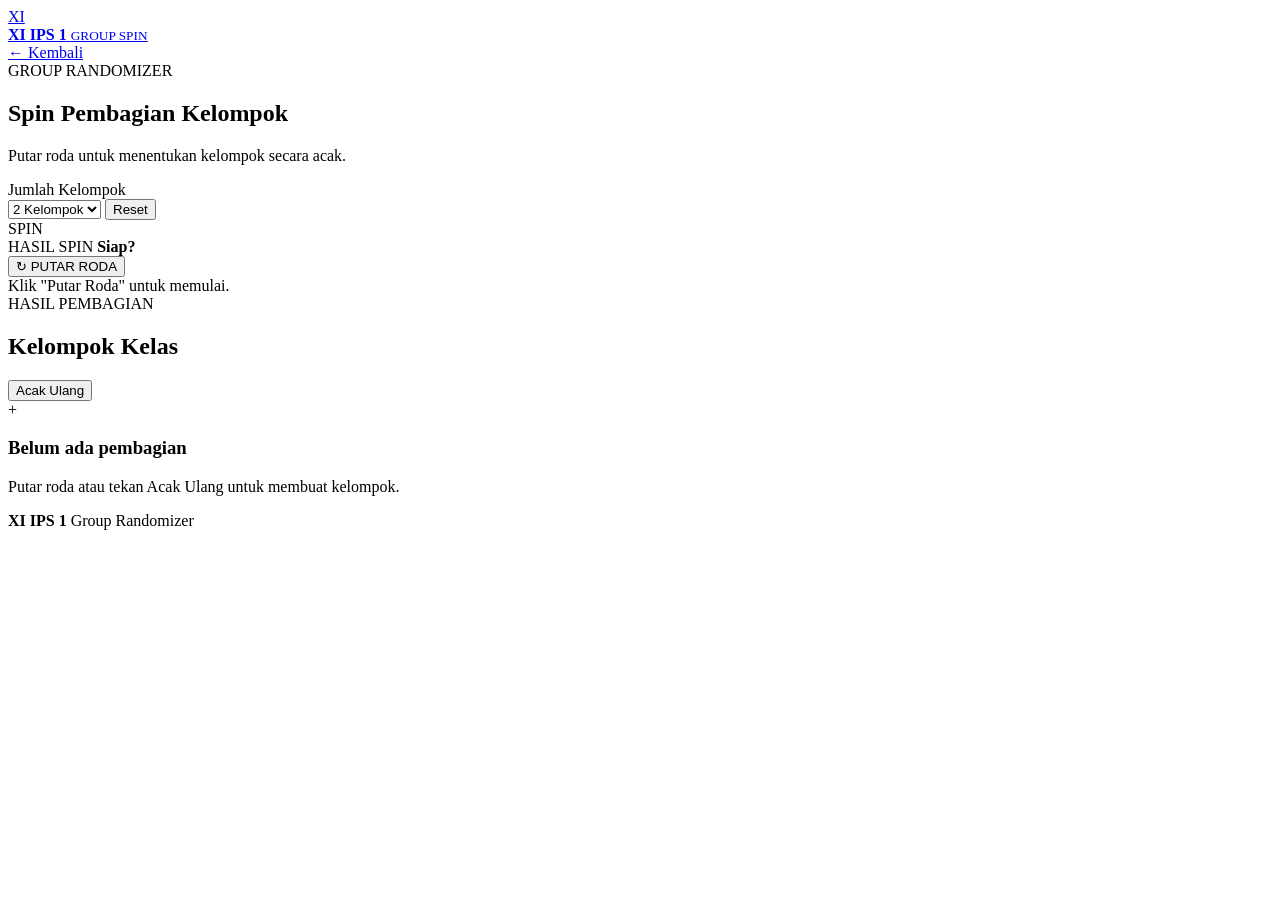
==== group.html @ 75d694bf "Create group.html" ====
<!DOCTYPE html>
<html lang="id">
<head>
    <meta charset="UTF-8">
    <meta name="viewport" content="width=device-width, initial-scale=1.0">

    <title>Spin Kelompok | XI IPS 1</title>

    <meta name="description"
          content="Sistem spin pembagian kelompok XI IPS 1">

    <link rel="stylesheet" href="css/group.css">
</head>

<body>

    <!-- BACKGROUND -->
    <div class="bg-orb orb-1"></div>
    <div class="bg-orb orb-2"></div>
    <div class="grid-bg"></div>

    <!-- NAVBAR -->
    <header class="navbar">

        <a href="index.html" class="brand">
            <span class="brand-icon">XI</span>

            <div>
                <strong>XI IPS 1</strong>
                <small>GROUP SPIN</small>
            </div>
        </a>

        <a href="index.html" class="back-btn">
            ← Kembali
        </a>

    </header>


    <!-- MAIN -->
    <main class="container">

        <!-- HEADER -->
        <section class="hero">

            <div class="badge">
                GROUP RANDOMIZER
            </div>

            <h1>
                Spin Pembagian
                <span>Kelompok</span>
            </h1>

            <p>
                Putar roda untuk menentukan kelompok secara acak.
            </p>

        </section>


        <!-- SPIN AREA -->
        <section class="game-card">

            <div class="settings">

                <label for="groupCount">
                    Jumlah Kelompok
                </label>

                <div class="select-row">

                    <select id="groupCount">
                        <option value="2">2 Kelompok</option>
                        <option value="3">3 Kelompok</option>
                        <option value="4">4 Kelompok</option>
                        <option value="5">5 Kelompok</option>
                        <option value="6">6 Kelompok</option>
                        <option value="7">7 Kelompok</option>
                        <option value="8">8 Kelompok</option>
                    </select>

                    <button
                        id="resetBtn"
                        class="secondary-btn">
                        Reset
                    </button>

                </div>

            </div>


            <!-- WHEEL -->
            <div class="wheel-area">

                <div class="pointer"></div>

                <div
                    class="wheel"
                    id="wheel">

                    <div class="wheel-center">
                        <span>SPIN</span>
                    </div>

                </div>

            </div>


            <!-- CURRENT NAME -->
            <div class="current-result">

                <span>HASIL SPIN</span>

                <strong id="currentName">
                    Siap?
                </strong>

            </div>


            <!-- BUTTON -->
            <button
                id="spinBtn"
                class="spin-btn">

                <span class="spin-icon">↻</span>
                PUTAR RODA

            </button>


            <!-- STATUS -->
            <div
                class="status"
                id="status">

                Klik "Putar Roda" untuk memulai.

            </div>

        </section>


        <!-- GROUP RESULT -->
        <section class="results-section">

            <div class="section-title">

                <div>
                    <span>HASIL PEMBAGIAN</span>

                    <h2>
                        Kelompok Kelas
                    </h2>
                </div>

                <button
                    id="shuffleBtn"
                    class="shuffle-btn">

                    Acak Ulang

                </button>

            </div>


            <div
                class="groups"
                id="groups">

                <div class="empty-state">

                    <div class="empty-icon">
                        +
                    </div>

                    <h3>
                        Belum ada pembagian
                    </h3>

                    <p>
                        Putar roda atau tekan Acak Ulang
                        untuk membuat kelompok.
                    </p>

                </div>

            </div>

        </section>


        <!-- FOOTER -->
        <footer>

            <strong>XI IPS 1</strong>

            <span>
                Group Randomizer
            </span>

        </footer>

    </main>


    <script src="js/group.js"></script>

</body>
</html>
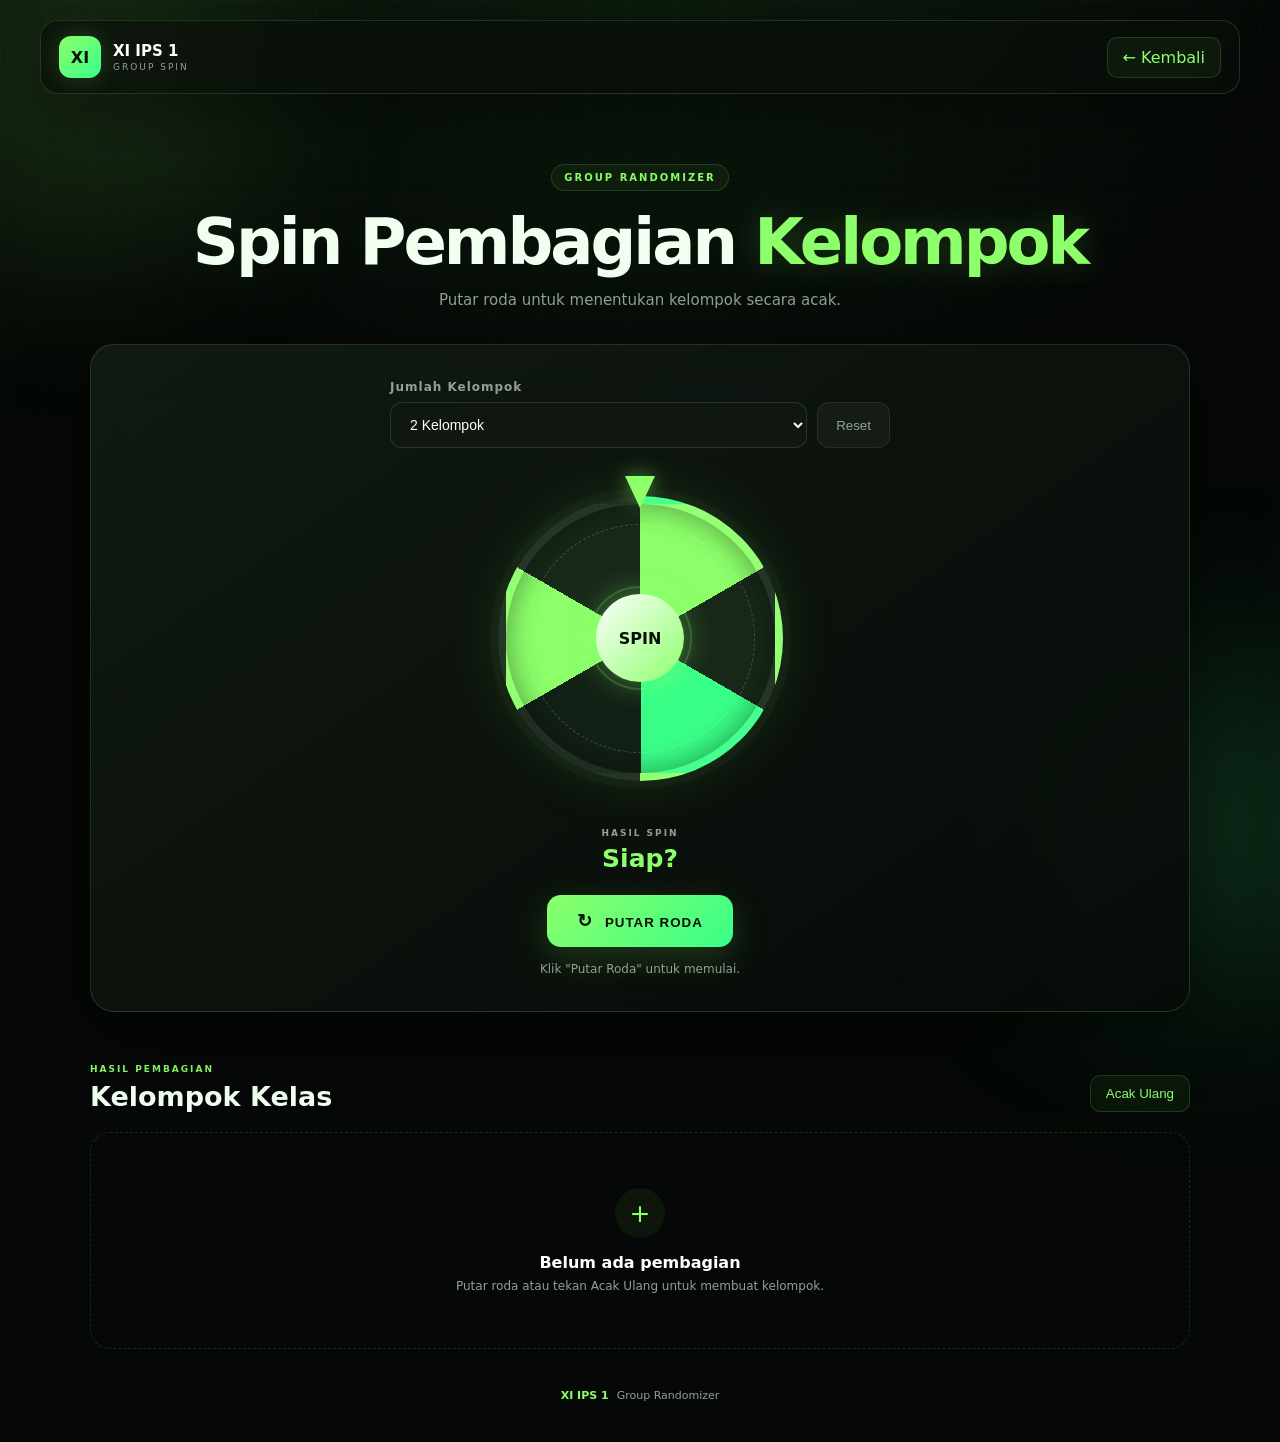
==== commit cf7433ab: "Add files via upload" ====
--- a/group.html
+++ b/group.html
@@ -1,215 +1,215 @@
-<!DOCTYPE html>
-<html lang="id">
-<head>
-    <meta charset="UTF-8">
-    <meta name="viewport" content="width=device-width, initial-scale=1.0">
-
-    <title>Spin Kelompok | XI IPS 1</title>
-
-    <meta name="description"
-          content="Sistem spin pembagian kelompok XI IPS 1">
-
-    <link rel="stylesheet" href="css/group.css">
-</head>
-
-<body>
-
-    <!-- BACKGROUND -->
-    <div class="bg-orb orb-1"></div>
-    <div class="bg-orb orb-2"></div>
-    <div class="grid-bg"></div>
-
-    <!-- NAVBAR -->
-    <header class="navbar">
-
-        <a href="index.html" class="brand">
-            <span class="brand-icon">XI</span>
-
-            <div>
-                <strong>XI IPS 1</strong>
-                <small>GROUP SPIN</small>
-            </div>
-        </a>
-
-        <a href="index.html" class="back-btn">
-            ← Kembali
-        </a>
-
-    </header>
-
-
-    <!-- MAIN -->
-    <main class="container">
-
-        <!-- HEADER -->
-        <section class="hero">
-
-            <div class="badge">
-                GROUP RANDOMIZER
-            </div>
-
-            <h1>
-                Spin Pembagian
-                <span>Kelompok</span>
-            </h1>
-
-            <p>
-                Putar roda untuk menentukan kelompok secara acak.
-            </p>
-
-        </section>
-
-
-        <!-- SPIN AREA -->
-        <section class="game-card">
-
-            <div class="settings">
-
-                <label for="groupCount">
-                    Jumlah Kelompok
-                </label>
-
-                <div class="select-row">
-
-                    <select id="groupCount">
-                        <option value="2">2 Kelompok</option>
-                        <option value="3">3 Kelompok</option>
-                        <option value="4">4 Kelompok</option>
-                        <option value="5">5 Kelompok</option>
-                        <option value="6">6 Kelompok</option>
-                        <option value="7">7 Kelompok</option>
-                        <option value="8">8 Kelompok</option>
-                    </select>
-
-                    <button
-                        id="resetBtn"
-                        class="secondary-btn">
-                        Reset
-                    </button>
-
-                </div>
-
-            </div>
-
-
-            <!-- WHEEL -->
-            <div class="wheel-area">
-
-                <div class="pointer"></div>
-
-                <div
-                    class="wheel"
-                    id="wheel">
-
-                    <div class="wheel-center">
-                        <span>SPIN</span>
-                    </div>
-
-                </div>
-
-            </div>
-
-
-            <!-- CURRENT NAME -->
-            <div class="current-result">
-
-                <span>HASIL SPIN</span>
-
-                <strong id="currentName">
-                    Siap?
-                </strong>
-
-            </div>
-
-
-            <!-- BUTTON -->
-            <button
-                id="spinBtn"
-                class="spin-btn">
-
-                <span class="spin-icon">↻</span>
-                PUTAR RODA
-
-            </button>
-
-
-            <!-- STATUS -->
-            <div
-                class="status"
-                id="status">
-
-                Klik "Putar Roda" untuk memulai.
-
-            </div>
-
-        </section>
-
-
-        <!-- GROUP RESULT -->
-        <section class="results-section">
-
-            <div class="section-title">
-
-                <div>
-                    <span>HASIL PEMBAGIAN</span>
-
-                    <h2>
-                        Kelompok Kelas
-                    </h2>
-                </div>
-
-                <button
-                    id="shuffleBtn"
-                    class="shuffle-btn">
-
-                    Acak Ulang
-
-                </button>
-
-            </div>
-
-
-            <div
-                class="groups"
-                id="groups">
-
-                <div class="empty-state">
-
-                    <div class="empty-icon">
-                        +
-                    </div>
-
-                    <h3>
-                        Belum ada pembagian
-                    </h3>
-
-                    <p>
-                        Putar roda atau tekan Acak Ulang
-                        untuk membuat kelompok.
-                    </p>
-
-                </div>
-
-            </div>
-
-        </section>
-
-
-        <!-- FOOTER -->
-        <footer>
-
-            <strong>XI IPS 1</strong>
-
-            <span>
-                Group Randomizer
-            </span>
-
-        </footer>
-
-    </main>
-
-
-    <script src="js/group.js"></script>
-
-</body>
-</html>
+<!DOCTYPE html>
+<html lang="id">
+<head>
+    <meta charset="UTF-8">
+    <meta name="viewport" content="width=device-width, initial-scale=1.0">
+
+    <title>Spin Kelompok | XI IPS 1</title>
+
+    <meta name="description"
+          content="Sistem spin pembagian kelompok XI IPS 1">
+
+    <link rel="stylesheet" href="css/group.css">
+</head>
+
+<body>
+
+    <!-- BACKGROUND -->
+    <div class="bg-orb orb-1"></div>
+    <div class="bg-orb orb-2"></div>
+    <div class="grid-bg"></div>
+
+    <!-- NAVBAR -->
+    <header class="navbar">
+
+        <a href="index.html" class="brand">
+            <span class="brand-icon">XI</span>
+
+            <div>
+                <strong>XI IPS 1</strong>
+                <small>GROUP SPIN</small>
+            </div>
+        </a>
+
+        <a href="index.html" class="back-btn">
+            ← Kembali
+        </a>
+
+    </header>
+
+
+    <!-- MAIN -->
+    <main class="container">
+
+        <!-- HEADER -->
+        <section class="hero">
+
+            <div class="badge">
+                GROUP RANDOMIZER
+            </div>
+
+            <h1>
+                Spin Pembagian
+                <span>Kelompok</span>
+            </h1>
+
+            <p>
+                Putar roda untuk menentukan kelompok secara acak.
+            </p>
+
+        </section>
+
+
+        <!-- SPIN AREA -->
+        <section class="game-card">
+
+            <div class="settings">
+
+                <label for="groupCount">
+                    Jumlah Kelompok
+                </label>
+
+                <div class="select-row">
+
+                    <select id="groupCount">
+                        <option value="2">2 Kelompok</option>
+                        <option value="3">3 Kelompok</option>
+                        <option value="4">4 Kelompok</option>
+                        <option value="5">5 Kelompok</option>
+                        <option value="6">6 Kelompok</option>
+                        <option value="7">7 Kelompok</option>
+                        <option value="8">8 Kelompok</option>
+                    </select>
+
+                    <button
+                        id="resetBtn"
+                        class="secondary-btn">
+                        Reset
+                    </button>
+
+                </div>
+
+            </div>
+
+
+            <!-- WHEEL -->
+            <div class="wheel-area">
+
+                <div class="pointer"></div>
+
+                <div
+                    class="wheel"
+                    id="wheel">
+
+                    <div class="wheel-center">
+                        <span>SPIN</span>
+                    </div>
+
+                </div>
+
+            </div>
+
+
+            <!-- CURRENT NAME -->
+            <div class="current-result">
+
+                <span>HASIL SPIN</span>
+
+                <strong id="currentName">
+                    Siap?
+                </strong>
+
+            </div>
+
+
+            <!-- BUTTON -->
+            <button
+                id="spinBtn"
+                class="spin-btn">
+
+                <span class="spin-icon">↻</span>
+                PUTAR RODA
+
+            </button>
+
+
+            <!-- STATUS -->
+            <div
+                class="status"
+                id="status">
+
+                Klik "Putar Roda" untuk memulai.
+
+            </div>
+
+        </section>
+
+
+        <!-- GROUP RESULT -->
+        <section class="results-section">
+
+            <div class="section-title">
+
+                <div>
+                    <span>HASIL PEMBAGIAN</span>
+
+                    <h2>
+                        Kelompok Kelas
+                    </h2>
+                </div>
+
+                <button
+                    id="shuffleBtn"
+                    class="shuffle-btn">
+
+                    Acak Ulang
+
+                </button>
+
+            </div>
+
+
+            <div
+                class="groups"
+                id="groups">
+
+                <div class="empty-state">
+
+                    <div class="empty-icon">
+                        +
+                    </div>
+
+                    <h3>
+                        Belum ada pembagian
+                    </h3>
+
+                    <p>
+                        Putar roda atau tekan Acak Ulang
+                        untuk membuat kelompok.
+                    </p>
+
+                </div>
+
+            </div>
+
+        </section>
+
+
+        <!-- FOOTER -->
+        <footer>
+
+            <strong>XI IPS 1</strong>
+
+            <span>
+                Group Randomizer
+            </span>
+
+        </footer>
+
+    </main>
+
+
+    <script src="js/group.js"></script>
+
+</body>
+</html>
--- a/css/group.css
+++ b/css/group.css
@@ -0,0 +1,912 @@
+/* =========================================
+   XI IPS 1
+   GROUP SPIN
+========================================= */
+
+* {
+    box-sizing: border-box;
+    margin: 0;
+    padding: 0;
+}
+
+:root {
+    --bg: #050806;
+    --card: rgba(15, 22, 17, .78);
+
+    --green: #8cff6a;
+    --green-2: #39ff88;
+
+    --text: #f1fff0;
+    --muted: #91a292;
+
+    --border: rgba(140, 255, 106, .16);
+
+    --shadow:
+        0 20px 70px rgba(0, 0, 0, .45);
+
+    --radius: 24px;
+}
+
+body {
+    min-height: 100vh;
+
+    font-family:
+        Inter,
+        system-ui,
+        -apple-system,
+        BlinkMacSystemFont,
+        "Segoe UI",
+        sans-serif;
+
+    color: var(--text);
+
+    background:
+        radial-gradient(
+            circle at 50% -20%,
+            rgba(92, 255, 100, .12),
+            transparent 40%
+        ),
+        var(--bg);
+
+    overflow-x: hidden;
+}
+
+
+/* =========================================
+   BACKGROUND
+========================================= */
+
+.grid-bg {
+    position: fixed;
+    inset: 0;
+
+    pointer-events: none;
+
+    background-image:
+        linear-gradient(
+            rgba(140, 255, 106, .025) 1px,
+            transparent 1px
+        ),
+        linear-gradient(
+            90deg,
+            rgba(140, 255, 106, .025) 1px,
+            transparent 1px
+        );
+
+    background-size: 45px 45px;
+
+    mask-image:
+        linear-gradient(
+            to bottom,
+            black,
+            transparent 90%
+        );
+}
+
+.bg-orb {
+    position: fixed;
+
+    width: 350px;
+    height: 350px;
+
+    border-radius: 50%;
+
+    filter: blur(100px);
+
+    opacity: .15;
+
+    pointer-events: none;
+}
+
+.orb-1 {
+    top: -100px;
+    left: -100px;
+
+    background: var(--green);
+}
+
+.orb-2 {
+    right: -100px;
+    bottom: -100px;
+
+    background: var(--green-2);
+}
+
+
+/* =========================================
+   NAVBAR
+========================================= */
+
+.navbar {
+    position: relative;
+
+    width: min(1200px, calc(100% - 32px));
+
+    margin: 20px auto 0;
+
+    padding: 15px 18px;
+
+    display: flex;
+    align-items: center;
+    justify-content: space-between;
+
+    background: rgba(10, 15, 11, .72);
+
+    border: 1px solid var(--border);
+
+    border-radius: 18px;
+
+    backdrop-filter: blur(20px);
+
+    box-shadow: var(--shadow);
+
+    z-index: 10;
+}
+
+.brand {
+    display: flex;
+    align-items: center;
+    gap: 12px;
+
+    text-decoration: none;
+
+    color: white;
+}
+
+.brand-icon {
+    width: 42px;
+    height: 42px;
+
+    display: grid;
+    place-items: center;
+
+    border-radius: 12px;
+
+    color: #071007;
+
+    font-weight: 900;
+
+    background:
+        linear-gradient(
+            135deg,
+            var(--green),
+            var(--green-2)
+        );
+
+    box-shadow:
+        0 0 25px rgba(140, 255, 106, .2);
+}
+
+.brand strong {
+    display: block;
+
+    font-size: 15px;
+}
+
+.brand small {
+    display: block;
+
+    margin-top: 2px;
+
+    color: var(--muted);
+
+    font-size: 9px;
+
+    letter-spacing: 2px;
+}
+
+.back-btn {
+    padding: 10px 15px;
+
+    color: var(--green);
+
+    text-decoration: none;
+
+    border: 1px solid var(--border);
+
+    border-radius: 10px;
+
+    background: rgba(140, 255, 106, .05);
+
+    transition: .25s;
+}
+
+.back-btn:hover {
+    background: rgba(140, 255, 106, .12);
+
+    transform: translateY(-2px);
+}
+
+
+/* =========================================
+   CONTAINER
+========================================= */
+
+.container {
+    position: relative;
+
+    width: min(1100px, calc(100% - 32px));
+
+    margin: auto;
+
+    z-index: 2;
+}
+
+
+/* =========================================
+   HERO
+========================================= */
+
+.hero {
+    text-align: center;
+
+    padding: 70px 0 35px;
+}
+
+.badge {
+    display: inline-block;
+
+    padding: 7px 12px;
+
+    color: var(--green);
+
+    font-size: 10px;
+
+    font-weight: 800;
+
+    letter-spacing: 2px;
+
+    border: 1px solid var(--border);
+
+    border-radius: 999px;
+
+    background: rgba(140, 255, 106, .05);
+}
+
+.hero h1 {
+    margin-top: 18px;
+
+    font-size: clamp(36px, 6vw, 64px);
+
+    line-height: 1.05;
+
+    letter-spacing: -3px;
+}
+
+.hero h1 span {
+    color: var(--green);
+
+    text-shadow:
+        0 0 35px rgba(140, 255, 106, .2);
+}
+
+.hero p {
+    margin-top: 15px;
+
+    color: var(--muted);
+
+    font-size: 15px;
+}
+
+
+/* =========================================
+   GAME CARD
+========================================= */
+
+.game-card {
+    position: relative;
+
+    padding: 35px;
+
+    border: 1px solid var(--border);
+
+    border-radius: var(--radius);
+
+    background:
+        linear-gradient(
+            145deg,
+            rgba(20, 30, 22, .82),
+            rgba(7, 11, 8, .88)
+        );
+
+    backdrop-filter: blur(25px);
+
+    box-shadow: var(--shadow);
+
+    text-align: center;
+}
+
+
+/* =========================================
+   SETTINGS
+========================================= */
+
+.settings {
+    max-width: 500px;
+
+    margin: auto auto 30px;
+
+    text-align: left;
+}
+
+.settings label {
+    display: block;
+
+    margin-bottom: 8px;
+
+    color: var(--muted);
+
+    font-size: 12px;
+
+    font-weight: 700;
+
+    letter-spacing: 1px;
+}
+
+.select-row {
+    display: flex;
+
+    gap: 10px;
+}
+
+select {
+    flex: 1;
+
+    min-width: 0;
+
+    padding: 13px 15px;
+
+    color: white;
+
+    background: #101710;
+
+    border: 1px solid var(--border);
+
+    border-radius: 12px;
+
+    outline: none;
+
+    font-size: 14px;
+}
+
+select:focus {
+    border-color: rgba(140, 255, 106, .5);
+}
+
+.secondary-btn {
+    padding: 0 18px;
+
+    color: var(--muted);
+
+    background: rgba(255, 255, 255, .04);
+
+    border: 1px solid rgba(255, 255, 255, .08);
+
+    border-radius: 12px;
+
+    cursor: pointer;
+
+    transition: .25s;
+}
+
+.secondary-btn:hover {
+    color: white;
+
+    background: rgba(255, 255, 255, .08);
+}
+
+
+/* =========================================
+   WHEEL
+========================================= */
+
+.wheel-area {
+    position: relative;
+
+    width: 320px;
+    height: 320px;
+
+    margin: 20px auto 30px;
+
+    display: grid;
+    place-items: center;
+}
+
+.wheel {
+    position: relative;
+
+    width: 285px;
+    height: 285px;
+
+    border-radius: 50%;
+
+    background:
+        conic-gradient(
+            #8cff6a 0deg 60deg,
+            #182819 60deg 120deg,
+            #39ff88 120deg 180deg,
+            #122015 180deg 240deg,
+            #8cff6a 240deg 300deg,
+            #182819 300deg 360deg
+        );
+
+    border: 8px solid rgba(255,255,255,.06);
+
+    box-shadow:
+        0 0 0 8px rgba(140, 255, 106, .03),
+        0 0 60px rgba(140, 255, 106, .12),
+        inset 0 0 30px rgba(0,0,0,.4);
+
+    transition:
+        transform 4s cubic-bezier(.12,.8,.2,1);
+
+    display: grid;
+    place-items: center;
+}
+
+.wheel::before {
+    content: "";
+
+    position: absolute;
+
+    inset: 20px;
+
+    border-radius: 50%;
+
+    border: 1px dashed rgba(255,255,255,.2);
+}
+
+.wheel-center {
+    position: relative;
+
+    width: 88px;
+    height: 88px;
+
+    display: grid;
+    place-items: center;
+
+    border-radius: 50%;
+
+    color: #071007;
+
+    font-weight: 900;
+
+    background:
+        linear-gradient(
+            135deg,
+            white,
+            var(--green)
+        );
+
+    box-shadow:
+        0 0 30px rgba(140, 255, 106, .45);
+
+    z-index: 2;
+}
+
+.wheel-center::after {
+    content: "";
+
+    position: absolute;
+
+    inset: -8px;
+
+    border-radius: 50%;
+
+    border: 2px solid rgba(140, 255, 106, .2);
+}
+
+.pointer {
+    position: absolute;
+
+    top: -2px;
+
+    left: 50%;
+
+    transform: translateX(-50%);
+
+    width: 0;
+    height: 0;
+
+    border-left: 15px solid transparent;
+    border-right: 15px solid transparent;
+    border-top: 32px solid var(--green);
+
+    filter:
+        drop-shadow(
+            0 0 10px rgba(140, 255, 106, .5)
+        );
+
+    z-index: 5;
+}
+
+
+/* =========================================
+   CURRENT RESULT
+========================================= */
+
+.current-result {
+    margin-bottom: 22px;
+}
+
+.current-result span {
+    display: block;
+
+    color: var(--muted);
+
+    font-size: 9px;
+
+    letter-spacing: 2px;
+
+    font-weight: 800;
+}
+
+.current-result strong {
+    display: block;
+
+    margin-top: 6px;
+
+    color: var(--green);
+
+    font-size: 25px;
+}
+
+
+/* =========================================
+   SPIN BUTTON
+========================================= */
+
+.spin-btn {
+    padding: 15px 30px;
+
+    border: 0;
+
+    border-radius: 14px;
+
+    color: #071007;
+
+    background:
+        linear-gradient(
+            135deg,
+            var(--green),
+            var(--green-2)
+        );
+
+    font-weight: 900;
+
+    letter-spacing: 1px;
+
+    cursor: pointer;
+
+    box-shadow:
+        0 10px 35px rgba(140, 255, 106, .18);
+
+    transition: .25s;
+}
+
+.spin-btn:hover {
+    transform: translateY(-3px);
+
+    box-shadow:
+        0 15px 45px rgba(140, 255, 106, .25);
+}
+
+.spin-btn:active {
+    transform: scale(.96);
+}
+
+.spin-btn:disabled {
+    opacity: .5;
+
+    cursor: not-allowed;
+
+    transform: none;
+}
+
+.spin-icon {
+    display: inline-block;
+
+    margin-right: 7px;
+
+    font-size: 18px;
+}
+
+
+/* =========================================
+   STATUS
+========================================= */
+
+.status {
+    margin-top: 15px;
+
+    color: var(--muted);
+
+    font-size: 12px;
+}
+
+
+/* =========================================
+   RESULTS
+========================================= */
+
+.results-section {
+    margin-top: 45px;
+}
+
+.section-title {
+    display: flex;
+
+    align-items: end;
+
+    justify-content: space-between;
+
+    gap: 20px;
+
+    margin-bottom: 20px;
+}
+
+.section-title span {
+    color: var(--green);
+
+    font-size: 9px;
+
+    font-weight: 800;
+
+    letter-spacing: 2px;
+}
+
+.section-title h2 {
+    margin-top: 5px;
+
+    font-size: 27px;
+}
+
+.shuffle-btn {
+    padding: 10px 15px;
+
+    color: var(--green);
+
+    background: rgba(140,255,106,.05);
+
+    border: 1px solid var(--border);
+
+    border-radius: 10px;
+
+    cursor: pointer;
+
+    transition: .25s;
+}
+
+.shuffle-btn:hover {
+    background: rgba(140,255,106,.12);
+}
+
+
+/* =========================================
+   GROUP GRID
+========================================= */
+
+.groups {
+    display: grid;
+
+    grid-template-columns:
+        repeat(
+            auto-fit,
+            minmax(220px, 1fr)
+        );
+
+    gap: 15px;
+}
+
+.group-card {
+    padding: 20px;
+
+    background:
+        rgba(15, 23, 17, .75);
+
+    border: 1px solid var(--border);
+
+    border-radius: 18px;
+
+    backdrop-filter: blur(15px);
+
+    animation: groupIn .45s ease both;
+}
+
+@keyframes groupIn {
+    from {
+        opacity: 0;
+        transform: translateY(15px);
+    }
+
+    to {
+        opacity: 1;
+        transform: translateY(0);
+    }
+}
+
+.group-header {
+    display: flex;
+
+    align-items: center;
+
+    justify-content: space-between;
+
+    margin-bottom: 15px;
+
+    padding-bottom: 12px;
+
+    border-bottom: 1px solid rgba(255,255,255,.07);
+}
+
+.group-title {
+    color: var(--green);
+
+    font-size: 15px;
+
+    font-weight: 900;
+}
+
+.member-count {
+    padding: 4px 8px;
+
+    color: var(--muted);
+
+    font-size: 10px;
+
+    border-radius: 8px;
+
+    background: rgba(255,255,255,.04);
+}
+
+.member {
+    padding: 10px 0;
+
+    color: #dce8dc;
+
+    font-size: 13px;
+
+    border-bottom: 1px solid rgba(255,255,255,.04);
+}
+
+.member:last-child {
+    border-bottom: 0;
+}
+
+.member::before {
+    content: "•";
+
+    margin-right: 9px;
+
+    color: var(--green);
+}
+
+
+/* =========================================
+   EMPTY
+========================================= */
+
+.empty-state {
+    grid-column: 1 / -1;
+
+    padding: 55px 20px;
+
+    text-align: center;
+
+    border: 1px dashed rgba(140,255,106,.15);
+
+    border-radius: 20px;
+
+    color: var(--muted);
+}
+
+.empty-icon {
+    width: 50px;
+    height: 50px;
+
+    margin: auto auto 15px;
+
+    display: grid;
+    place-items: center;
+
+    color: var(--green);
+
+    border-radius: 50%;
+
+    background: rgba(140,255,106,.06);
+
+    font-size: 25px;
+}
+
+.empty-state h3 {
+    margin-bottom: 7px;
+
+    color: white;
+
+    font-size: 16px;
+}
+
+.empty-state p {
+    font-size: 12px;
+}
+
+
+/* =========================================
+   FOOTER
+========================================= */
+
+footer {
+    padding: 40px 0;
+
+    display: flex;
+
+    justify-content: center;
+
+    gap: 8px;
+
+    color: var(--muted);
+
+    font-size: 11px;
+}
+
+footer strong {
+    color: var(--green);
+}
+
+
+/* =========================================
+   RESPONSIVE
+========================================= */
+
+@media (max-width: 600px) {
+
+    .navbar {
+        width: calc(100% - 20px);
+
+        margin-top: 10px;
+    }
+
+    .container {
+        width: calc(100% - 20px);
+    }
+
+    .hero {
+        padding-top: 50px;
+    }
+
+    .hero h1 {
+        letter-spacing: -2px;
+    }
+
+    .game-card {
+        padding: 22px 15px;
+    }
+
+    .wheel-area {
+        width: 280px;
+        height: 280px;
+    }
+
+    .wheel {
+        width: 245px;
+        height: 245px;
+    }
+
+    .section-title {
+        align-items: flex-start;
+
+        flex-direction: column;
+    }
+
+    .shuffle-btn {
+        width: 100%;
+    }
+
+    .select-row {
+        flex-direction: column;
+    }
+
+    .secondary-btn {
+        min-height: 45px;
+    }
+}
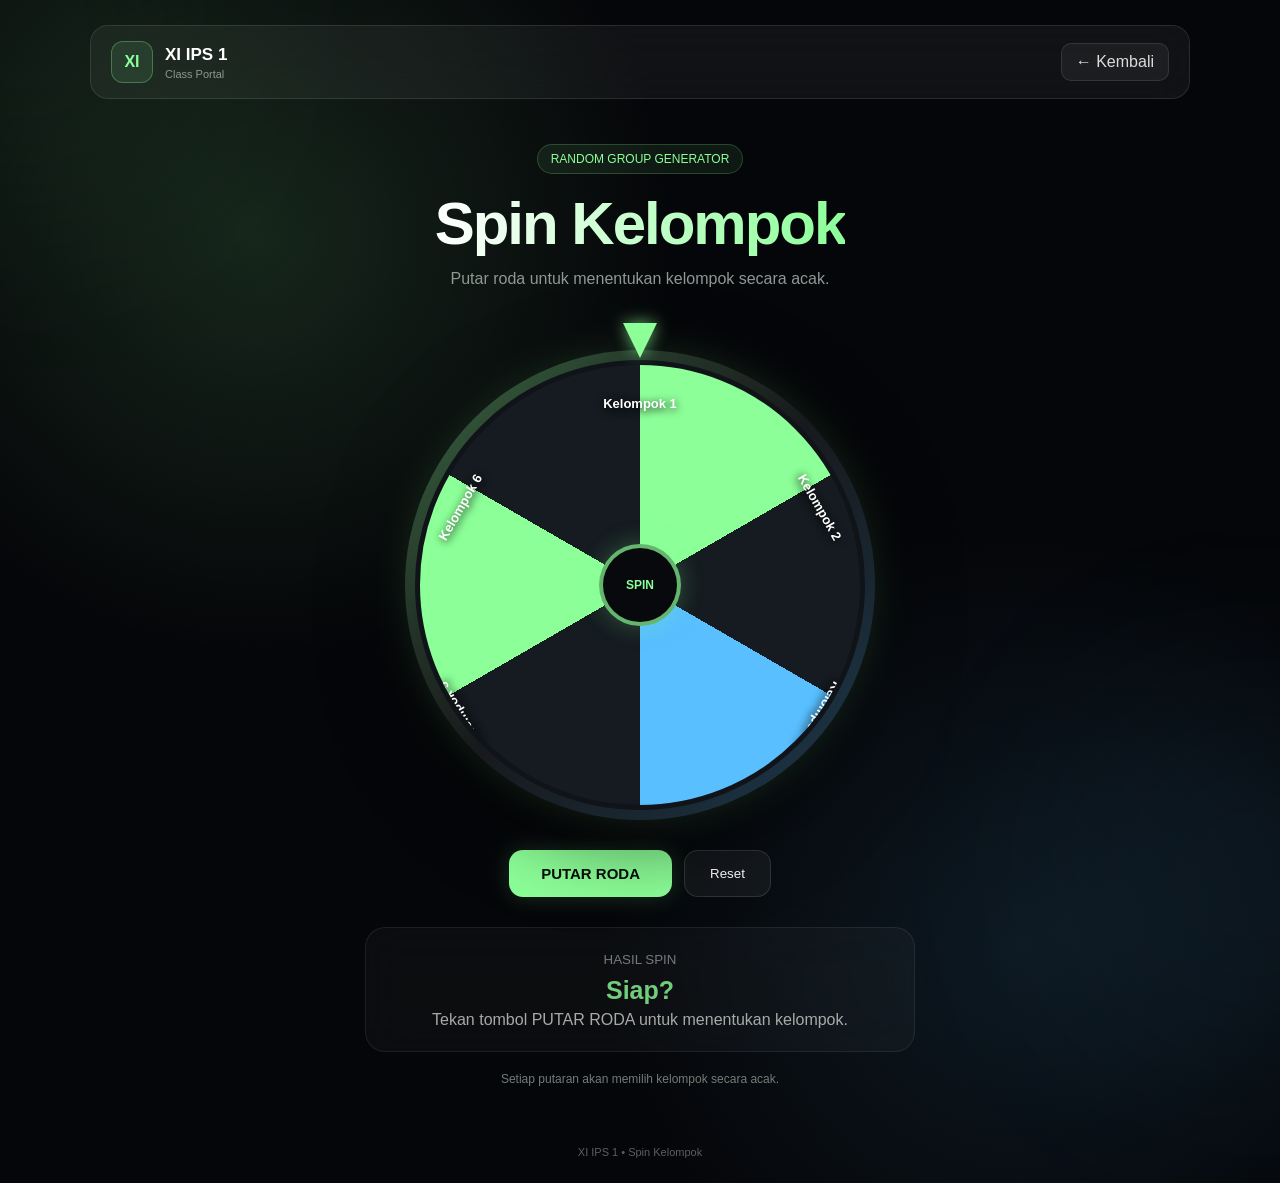
==== commit 7a7e5f9c: "Update group.html" ====
--- a/group.html
+++ b/group.html
@@ -6,210 +6,765 @@
 
     <title>Spin Kelompok | XI IPS 1</title>
 
-    <meta name="description"
-          content="Sistem spin pembagian kelompok XI IPS 1">
-
-    <link rel="stylesheet" href="css/group.css">
+    <style>
+        * {
+            margin: 0;
+            padding: 0;
+            box-sizing: border-box;
+        }
+
+        body {
+            min-height: 100vh;
+            font-family: Arial, sans-serif;
+            color: white;
+            background:
+                radial-gradient(circle at 20% 20%, rgba(140,255,152,.13), transparent 30%),
+                radial-gradient(circle at 80% 80%, rgba(89,191,255,.10), transparent 30%),
+                #050609;
+
+            display: flex;
+            flex-direction: column;
+            align-items: center;
+
+            overflow-x: hidden;
+        }
+
+        /* BACKGROUND */
+
+        .glow {
+            position: fixed;
+            width: 350px;
+            height: 350px;
+            border-radius: 50%;
+            background: #8cff98;
+            filter: blur(130px);
+            opacity: .08;
+            top: -150px;
+            left: -150px;
+            z-index: -1;
+        }
+
+        .glow2 {
+            position: fixed;
+            width: 350px;
+            height: 350px;
+            border-radius: 50%;
+            background: #59bfff;
+            filter: blur(130px);
+            opacity: .08;
+            right: -150px;
+            bottom: -150px;
+            z-index: -1;
+        }
+
+        /* HEADER */
+
+        header {
+            width: min(1100px, 92%);
+            margin-top: 25px;
+
+            display: flex;
+            justify-content: space-between;
+            align-items: center;
+
+            padding: 15px 20px;
+
+            background: rgba(255,255,255,.05);
+            border: 1px solid rgba(255,255,255,.1);
+
+            backdrop-filter: blur(20px);
+
+            border-radius: 18px;
+        }
+
+        .brand {
+            display: flex;
+            align-items: center;
+            gap: 12px;
+        }
+
+        .logo {
+            width: 42px;
+            height: 42px;
+
+            display: grid;
+            place-items: center;
+
+            border-radius: 12px;
+
+            background: rgba(140,255,152,.1);
+            border: 1px solid rgba(140,255,152,.3);
+
+            color: #8cff98;
+            font-weight: bold;
+        }
+
+        .brand h1 {
+            font-size: 17px;
+        }
+
+        .brand p {
+            font-size: 11px;
+            color: #8f9892;
+            margin-top: 3px;
+        }
+
+        .back {
+            text-decoration: none;
+            color: #ddd;
+
+            padding: 9px 14px;
+
+            border-radius: 10px;
+
+            background: rgba(255,255,255,.05);
+            border: 1px solid rgba(255,255,255,.1);
+
+            transition: .25s;
+        }
+
+        .back:hover {
+            color: #8cff98;
+            border-color: #8cff98;
+        }
+
+        /* TITLE */
+
+        .title {
+            text-align: center;
+            margin-top: 45px;
+        }
+
+        .title .badge {
+            display: inline-block;
+
+            padding: 7px 13px;
+
+            border-radius: 30px;
+
+            background: rgba(140,255,152,.08);
+            border: 1px solid rgba(140,255,152,.2);
+
+            color: #8cff98;
+
+            font-size: 12px;
+            margin-bottom: 15px;
+        }
+
+        .title h2 {
+            font-size: clamp(35px, 6vw, 60px);
+            letter-spacing: -2px;
+
+            background: linear-gradient(
+                90deg,
+                #ffffff,
+                #8cff98,
+                #ffffff
+            );
+
+            background-size: 200%;
+
+            -webkit-background-clip: text;
+            color: transparent;
+
+            animation: shine 4s linear infinite;
+        }
+
+        @keyframes shine {
+            to {
+                background-position: 200%;
+            }
+        }
+
+        .title p {
+            color: #8f9892;
+            margin-top: 12px;
+        }
+
+        /* SPIN AREA */
+
+        .spin-container {
+            margin-top: 35px;
+
+            width: min(900px, 94%);
+
+            display: flex;
+            flex-direction: column;
+            align-items: center;
+        }
+
+        /* POINTER */
+
+        .pointer {
+            position: relative;
+
+            width: 0;
+            height: 0;
+
+            border-left: 17px solid transparent;
+            border-right: 17px solid transparent;
+            border-top: 35px solid #8cff98;
+
+            filter:
+                drop-shadow(0 0 8px rgba(140,255,152,.7));
+
+            z-index: 5;
+
+            margin-bottom: -8px;
+        }
+
+        /* WHEEL */
+
+        .wheel-wrapper {
+            position: relative;
+
+            width: min(470px, 88vw);
+            aspect-ratio: 1 / 1;
+
+            padding: 10px;
+
+            border-radius: 50%;
+
+            background:
+                linear-gradient(
+                    135deg,
+                    rgba(140,255,152,.35),
+                    rgba(255,255,255,.08),
+                    rgba(89,191,255,.25)
+                );
+
+            box-shadow:
+                0 0 35px rgba(140,255,152,.12),
+                0 25px 80px rgba(0,0,0,.5);
+        }
+
+        .wheel {
+            width: 100%;
+            height: 100%;
+
+            border-radius: 50%;
+
+            position: relative;
+
+            overflow: hidden;
+
+            border: 5px solid #101419;
+
+            background: conic-gradient(
+                #8cff98 0deg 60deg,
+                #151b20 60deg 120deg,
+                #59bfff 120deg 180deg,
+                #151b20 180deg 240deg,
+                #8cff98 240deg 300deg,
+                #151b20 300deg 360deg
+            );
+
+            transition:
+                transform 4s cubic-bezier(.15,.8,.15,1);
+        }
+
+        /* WHEEL CENTER */
+
+        .wheel-center {
+            position: absolute;
+
+            width: 82px;
+            height: 82px;
+
+            left: 50%;
+            top: 50%;
+
+            transform: translate(-50%, -50%);
+
+            border-radius: 50%;
+
+            background: #07090c;
+
+            border: 4px solid rgba(140,255,152,.7);
+
+            box-shadow:
+                0 0 25px rgba(140,255,152,.25);
+
+            display: grid;
+            place-items: center;
+
+            z-index: 4;
+
+            color: #8cff98;
+            font-weight: bold;
+            font-size: 12px;
+
+            text-align: center;
+        }
+
+        /* WHEEL LABELS */
+
+        .wheel-label {
+            position: absolute;
+
+            left: 50%;
+            top: 50%;
+
+            width: 100%;
+            height: 100%;
+
+            transform: translate(-50%, -50%);
+
+            pointer-events: none;
+        }
+
+        .wheel-label span {
+            position: absolute;
+
+            left: 50%;
+            top: 7%;
+
+            transform:
+                translateX(-50%)
+                rotate(var(--angle));
+
+            transform-origin: 50% 215px;
+
+            width: 90px;
+
+            text-align: center;
+
+            font-size: 13px;
+            font-weight: bold;
+
+            color: white;
+
+            text-shadow:
+                0 2px 8px black;
+        }
+
+        /* BUTTON */
+
+        .controls {
+            margin-top: 30px;
+
+            display: flex;
+            gap: 12px;
+            flex-wrap: wrap;
+
+            justify-content: center;
+        }
+
+        .spin-button {
+            border: none;
+
+            padding: 15px 32px;
+
+            border-radius: 14px;
+
+            background: #8cff98;
+            color: #061008;
+
+            font-size: 15px;
+            font-weight: bold;
+
+            cursor: pointer;
+
+            box-shadow:
+                0 0 25px rgba(140,255,152,.18);
+
+            transition: .25s;
+        }
+
+        .spin-button:hover {
+            transform: translateY(-3px) scale(1.02);
+
+            box-shadow:
+                0 0 35px rgba(140,255,152,.35);
+        }
+
+        .spin-button:active {
+            transform: scale(.96);
+        }
+
+        .reset-button {
+            border: 1px solid rgba(255,255,255,.12);
+
+            padding: 15px 25px;
+
+            border-radius: 14px;
+
+            background: rgba(255,255,255,.05);
+
+            color: white;
+
+            cursor: pointer;
+
+            transition: .25s;
+        }
+
+        .reset-button:hover {
+            border-color: #8cff98;
+            color: #8cff98;
+        }
+
+        /* RESULT */
+
+        .result {
+            width: min(550px, 92%);
+
+            margin-top: 30px;
+
+            padding: 22px;
+
+            text-align: center;
+
+            background: rgba(255,255,255,.045);
+
+            border: 1px solid rgba(255,255,255,.09);
+
+            border-radius: 20px;
+
+            backdrop-filter: blur(20px);
+
+            opacity: .8;
+
+            transition: .3s;
+        }
+
+        .result.active {
+            opacity: 1;
+
+            border-color: rgba(140,255,152,.35);
+
+            box-shadow:
+                0 0 35px rgba(140,255,152,.08);
+        }
+
+        .result small {
+            color: #8f9892;
+        }
+
+        .result h3 {
+            color: #8cff98;
+
+            font-size: 25px;
+
+            margin-top: 8px;
+        }
+
+        .result p {
+            color: #cdd4cf;
+
+            margin-top: 6px;
+        }
+
+        /* INFO */
+
+        .info {
+            margin-top: 20px;
+
+            color: #737c76;
+
+            font-size: 12px;
+
+            text-align: center;
+        }
+
+        footer {
+            margin-top: 35px;
+
+            padding: 25px;
+
+            color: #59615c;
+
+            font-size: 11px;
+        }
+
+        /* MOBILE */
+
+        @media(max-width:600px) {
+
+            header {
+                margin-top: 15px;
+            }
+
+            .title {
+                margin-top: 35px;
+            }
+
+            .wheel-label span {
+                transform-origin: 50% 150px;
+                font-size: 10px;
+                width: 65px;
+            }
+
+            .wheel-center {
+                width: 65px;
+                height: 65px;
+                font-size: 10px;
+            }
+        }
+    </style>
 </head>
 
 <body>
 
-    <!-- BACKGROUND -->
-    <div class="bg-orb orb-1"></div>
-    <div class="bg-orb orb-2"></div>
-    <div class="grid-bg"></div>
-
-    <!-- NAVBAR -->
-    <header class="navbar">
-
-        <a href="index.html" class="brand">
-            <span class="brand-icon">XI</span>
-
-            <div>
-                <strong>XI IPS 1</strong>
-                <small>GROUP SPIN</small>
+<div class="glow"></div>
+<div class="glow2"></div>
+
+<header>
+
+    <div class="brand">
+
+        <div class="logo">
+            XI
+        </div>
+
+        <div>
+            <h1>XI IPS 1</h1>
+            <p>Class Portal</p>
+        </div>
+
+    </div>
+
+    <a href="index.html" class="back">
+        ← Kembali
+    </a>
+
+</header>
+
+
+<section class="title">
+
+    <div class="badge">
+        RANDOM GROUP GENERATOR
+    </div>
+
+    <h2>Spin Kelompok</h2>
+
+    <p>
+        Putar roda untuk menentukan kelompok secara acak.
+    </p>
+
+</section>
+
+
+<main class="spin-container">
+
+    <!-- POINTER -->
+
+    <div class="pointer"></div>
+
+
+    <!-- WHEEL -->
+
+    <div class="wheel-wrapper">
+
+        <div class="wheel" id="wheel">
+
+            <div class="wheel-label">
+
+                <span style="--angle:0deg;">
+                    Kelompok 1
+                </span>
+
+                <span style="--angle:60deg;">
+                    Kelompok 2
+                </span>
+
+                <span style="--angle:120deg;">
+                    Kelompok 3
+                </span>
+
+                <span style="--angle:180deg;">
+                    Kelompok 4
+                </span>
+
+                <span style="--angle:240deg;">
+                    Kelompok 5
+                </span>
+
+                <span style="--angle:300deg;">
+                    Kelompok 6
+                </span>
+
             </div>
-        </a>
-
-        <a href="index.html" class="back-btn">
-            ← Kembali
-        </a>
-
-    </header>
-
-
-    <!-- MAIN -->
-    <main class="container">
-
-        <!-- HEADER -->
-        <section class="hero">
-
-            <div class="badge">
-                GROUP RANDOMIZER
+
+            <div class="wheel-center">
+                SPIN
             </div>
 
-            <h1>
-                Spin Pembagian
-                <span>Kelompok</span>
-            </h1>
-
-            <p>
-                Putar roda untuk menentukan kelompok secara acak.
-            </p>
-
-        </section>
-
-
-        <!-- SPIN AREA -->
-        <section class="game-card">
-
-            <div class="settings">
-
-                <label for="groupCount">
-                    Jumlah Kelompok
-                </label>
-
-                <div class="select-row">
-
-                    <select id="groupCount">
-                        <option value="2">2 Kelompok</option>
-                        <option value="3">3 Kelompok</option>
-                        <option value="4">4 Kelompok</option>
-                        <option value="5">5 Kelompok</option>
-                        <option value="6">6 Kelompok</option>
-                        <option value="7">7 Kelompok</option>
-                        <option value="8">8 Kelompok</option>
-                    </select>
-
-                    <button
-                        id="resetBtn"
-                        class="secondary-btn">
-                        Reset
-                    </button>
-
-                </div>
-
-            </div>
-
-
-            <!-- WHEEL -->
-            <div class="wheel-area">
-
-                <div class="pointer"></div>
-
-                <div
-                    class="wheel"
-                    id="wheel">
-
-                    <div class="wheel-center">
-                        <span>SPIN</span>
-                    </div>
-
-                </div>
-
-            </div>
-
-
-            <!-- CURRENT NAME -->
-            <div class="current-result">
-
-                <span>HASIL SPIN</span>
-
-                <strong id="currentName">
-                    Siap?
-                </strong>
-
-            </div>
-
-
-            <!-- BUTTON -->
-            <button
-                id="spinBtn"
-                class="spin-btn">
-
-                <span class="spin-icon">↻</span>
-                PUTAR RODA
-
-            </button>
-
-
-            <!-- STATUS -->
-            <div
-                class="status"
-                id="status">
-
-                Klik "Putar Roda" untuk memulai.
-
-            </div>
-
-        </section>
-
-
-        <!-- GROUP RESULT -->
-        <section class="results-section">
-
-            <div class="section-title">
-
-                <div>
-                    <span>HASIL PEMBAGIAN</span>
-
-                    <h2>
-                        Kelompok Kelas
-                    </h2>
-                </div>
-
-                <button
-                    id="shuffleBtn"
-                    class="shuffle-btn">
-
-                    Acak Ulang
-
-                </button>
-
-            </div>
-
-
-            <div
-                class="groups"
-                id="groups">
-
-                <div class="empty-state">
-
-                    <div class="empty-icon">
-                        +
-                    </div>
-
-                    <h3>
-                        Belum ada pembagian
-                    </h3>
-
-                    <p>
-                        Putar roda atau tekan Acak Ulang
-                        untuk membuat kelompok.
-                    </p>
-
-                </div>
-
-            </div>
-
-        </section>
-
-
-        <!-- FOOTER -->
-        <footer>
-
-            <strong>XI IPS 1</strong>
-
-            <span>
-                Group Randomizer
-            </span>
-
-        </footer>
-
-    </main>
-
-
-    <script src="js/group.js"></script>
+        </div>
+
+    </div>
+
+
+    <!-- BUTTON -->
+
+    <div class="controls">
+
+        <button
+            class="spin-button"
+            onclick="spinWheel()"
+            id="spinButton">
+
+            PUTAR RODA
+
+        </button>
+
+        <button
+            class="reset-button"
+            onclick="resetWheel()">
+
+            Reset
+
+        </button>
+
+    </div>
+
+
+    <!-- RESULT -->
+
+    <div class="result" id="result">
+
+        <small>HASIL SPIN</small>
+
+        <h3 id="resultTitle">
+            Siap?
+        </h3>
+
+        <p id="resultText">
+            Tekan tombol PUTAR RODA untuk menentukan kelompok.
+        </p>
+
+    </div>
+
+
+    <div class="info">
+        Setiap putaran akan memilih kelompok secara acak.
+    </div>
+
+</main>
+
+
+<footer>
+    XI IPS 1 • Spin Kelompok
+</footer>
+
+
+<script>
+
+    const wheel = document.getElementById("wheel");
+    const result = document.getElementById("result");
+    const resultTitle = document.getElementById("resultTitle");
+    const resultText = document.getElementById("resultText");
+    const spinButton = document.getElementById("spinButton");
+
+    let rotation = 0;
+    let spinning = false;
+
+    const groups = [
+        "Kelompok 1",
+        "Kelompok 2",
+        "Kelompok 3",
+        "Kelompok 4",
+        "Kelompok 5",
+        "Kelompok 6"
+    ];
+
+
+    function spinWheel() {
+
+        if (spinning) return;
+
+        spinning = true;
+
+        spinButton.disabled = true;
+
+        spinButton.innerText = "MEMUTAR...";
+
+        result.classList.remove("active");
+
+        /*
+            6 kelompok
+            Setiap bagian = 60 derajat
+        */
+
+        const randomGroup =
+            Math.floor(Math.random() * groups.length);
+
+        /*
+            Putaran tambahan agar roda benar-benar
+            berputar beberapa kali
+        */
+
+        const extraSpin =
+            360 * (5 + Math.floor(Math.random() * 4));
+
+        /*
+            Posisi menuju kelompok yang dipilih
+        */
+
+        const target =
+            360 - (randomGroup * 60 + 30);
+
+        rotation += extraSpin + target;
+
+        wheel.style.transform =
+            `rotate(${rotation}deg)`;
+
+
+        setTimeout(() => {
+
+            resultTitle.innerText =
+                groups[randomGroup];
+
+            resultText.innerText =
+                "Kelompok berhasil ditentukan!";
+
+            result.classList.add("active");
+
+            spinButton.disabled = false;
+
+            spinButton.innerText =
+                "PUTAR LAGI";
+
+            spinning = false;
+
+        }, 4200);
+
+    }
+
+
+    function resetWheel() {
+
+        if (spinning) return;
+
+        rotation = 0;
+
+        wheel.style.transition = "none";
+
+        wheel.style.transform =
+            "rotate(0deg)";
+
+        setTimeout(() => {
+
+            wheel.style.transition =
+                "transform 4s cubic-bezier(.15,.8,.15,1)";
+
+        }, 50);
+
+
+        resultTitle.innerText =
+            "Siap?";
+
+        resultText.innerText =
+            "Tekan tombol PUTAR RODA untuk menentukan kelompok.";
+
+        result.classList.remove("active");
+
+        spinButton.innerText =
+            "PUTAR RODA";
+
+    }
+
+</script>
 
 </body>
-</html>+</html>
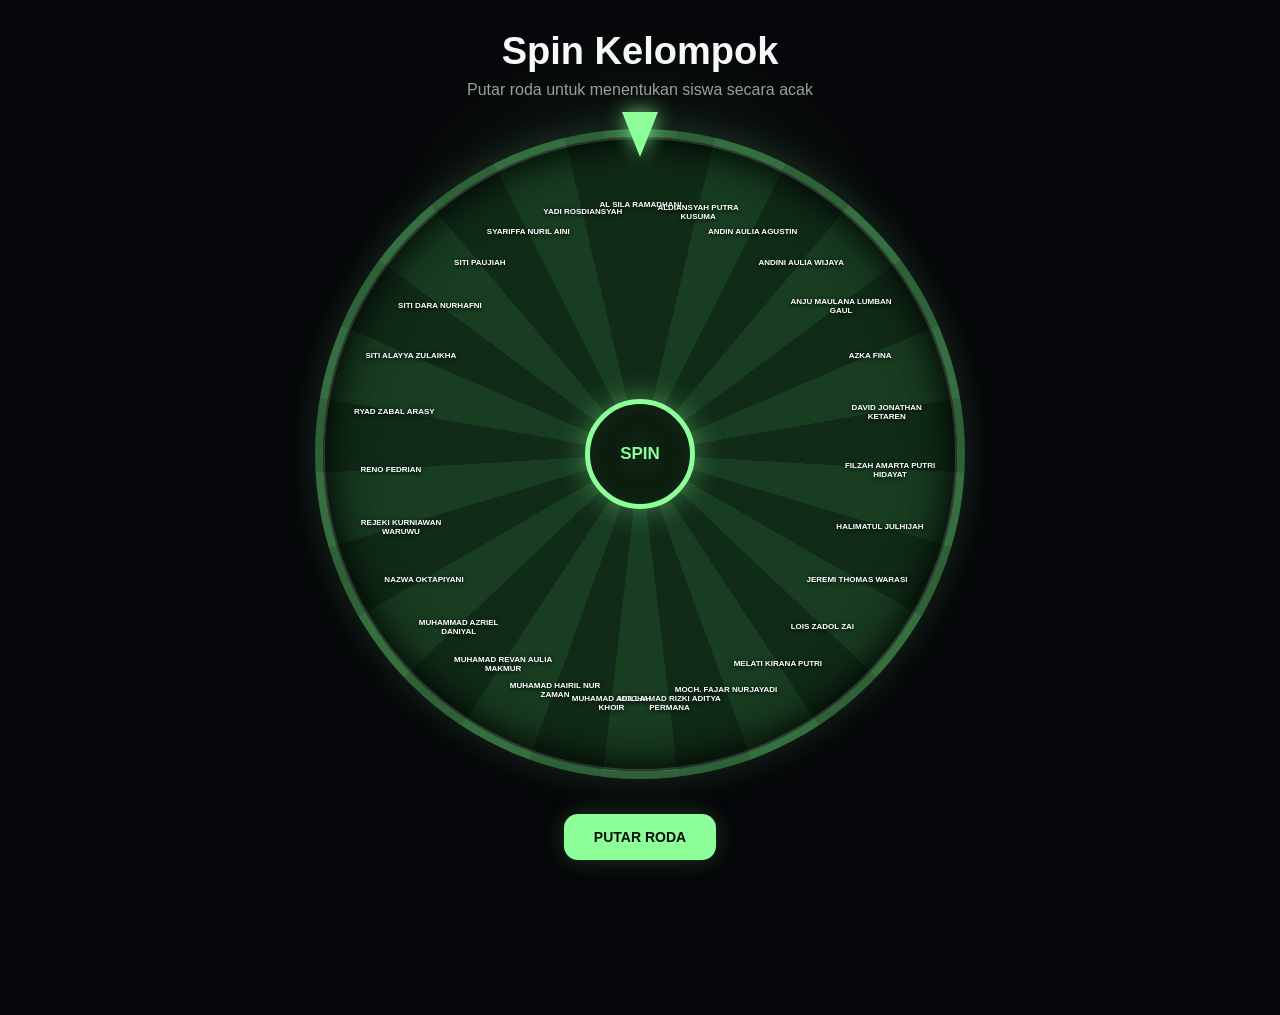
==== commit ac1ce6d2: "Update group.html" ====
--- a/group.html
+++ b/group.html
@@ -1,768 +1,460 @@
 <!DOCTYPE html>
 <html lang="id">
 <head>
-    <meta charset="UTF-8">
-    <meta name="viewport" content="width=device-width, initial-scale=1.0">
-
-    <title>Spin Kelompok | XI IPS 1</title>
-
-    <style>
-        * {
-            margin: 0;
-            padding: 0;
-            box-sizing: border-box;
-        }
-
-        body {
-            min-height: 100vh;
-            font-family: Arial, sans-serif;
-            color: white;
-            background:
-                radial-gradient(circle at 20% 20%, rgba(140,255,152,.13), transparent 30%),
-                radial-gradient(circle at 80% 80%, rgba(89,191,255,.10), transparent 30%),
-                #050609;
-
-            display: flex;
-            flex-direction: column;
-            align-items: center;
-
-            overflow-x: hidden;
-        }
-
-        /* BACKGROUND */
-
-        .glow {
-            position: fixed;
-            width: 350px;
-            height: 350px;
-            border-radius: 50%;
-            background: #8cff98;
-            filter: blur(130px);
-            opacity: .08;
-            top: -150px;
-            left: -150px;
-            z-index: -1;
-        }
-
-        .glow2 {
-            position: fixed;
-            width: 350px;
-            height: 350px;
-            border-radius: 50%;
-            background: #59bfff;
-            filter: blur(130px);
-            opacity: .08;
-            right: -150px;
-            bottom: -150px;
-            z-index: -1;
-        }
-
-        /* HEADER */
-
-        header {
-            width: min(1100px, 92%);
-            margin-top: 25px;
-
-            display: flex;
-            justify-content: space-between;
-            align-items: center;
-
-            padding: 15px 20px;
-
-            background: rgba(255,255,255,.05);
-            border: 1px solid rgba(255,255,255,.1);
-
-            backdrop-filter: blur(20px);
-
-            border-radius: 18px;
-        }
-
-        .brand {
-            display: flex;
-            align-items: center;
-            gap: 12px;
-        }
-
-        .logo {
-            width: 42px;
-            height: 42px;
-
-            display: grid;
-            place-items: center;
-
-            border-radius: 12px;
-
-            background: rgba(140,255,152,.1);
-            border: 1px solid rgba(140,255,152,.3);
-
-            color: #8cff98;
-            font-weight: bold;
-        }
-
-        .brand h1 {
-            font-size: 17px;
-        }
-
-        .brand p {
-            font-size: 11px;
-            color: #8f9892;
-            margin-top: 3px;
-        }
-
-        .back {
-            text-decoration: none;
-            color: #ddd;
-
-            padding: 9px 14px;
-
-            border-radius: 10px;
-
-            background: rgba(255,255,255,.05);
-            border: 1px solid rgba(255,255,255,.1);
-
-            transition: .25s;
-        }
-
-        .back:hover {
-            color: #8cff98;
-            border-color: #8cff98;
-        }
-
-        /* TITLE */
-
-        .title {
-            text-align: center;
-            margin-top: 45px;
-        }
-
-        .title .badge {
-            display: inline-block;
-
-            padding: 7px 13px;
-
-            border-radius: 30px;
-
-            background: rgba(140,255,152,.08);
-            border: 1px solid rgba(140,255,152,.2);
-
-            color: #8cff98;
-
-            font-size: 12px;
-            margin-bottom: 15px;
-        }
-
-        .title h2 {
-            font-size: clamp(35px, 6vw, 60px);
-            letter-spacing: -2px;
-
-            background: linear-gradient(
-                90deg,
-                #ffffff,
-                #8cff98,
-                #ffffff
-            );
-
-            background-size: 200%;
-
-            -webkit-background-clip: text;
-            color: transparent;
-
-            animation: shine 4s linear infinite;
-        }
-
-        @keyframes shine {
-            to {
-                background-position: 200%;
-            }
-        }
-
-        .title p {
-            color: #8f9892;
-            margin-top: 12px;
-        }
-
-        /* SPIN AREA */
-
-        .spin-container {
-            margin-top: 35px;
-
-            width: min(900px, 94%);
-
-            display: flex;
-            flex-direction: column;
-            align-items: center;
-        }
-
-        /* POINTER */
-
-        .pointer {
-            position: relative;
-
-            width: 0;
-            height: 0;
-
-            border-left: 17px solid transparent;
-            border-right: 17px solid transparent;
-            border-top: 35px solid #8cff98;
-
-            filter:
-                drop-shadow(0 0 8px rgba(140,255,152,.7));
-
-            z-index: 5;
-
-            margin-bottom: -8px;
-        }
-
-        /* WHEEL */
-
-        .wheel-wrapper {
-            position: relative;
-
-            width: min(470px, 88vw);
-            aspect-ratio: 1 / 1;
-
-            padding: 10px;
-
-            border-radius: 50%;
-
-            background:
-                linear-gradient(
-                    135deg,
-                    rgba(140,255,152,.35),
-                    rgba(255,255,255,.08),
-                    rgba(89,191,255,.25)
-                );
-
-            box-shadow:
-                0 0 35px rgba(140,255,152,.12),
-                0 25px 80px rgba(0,0,0,.5);
-        }
-
-        .wheel {
-            width: 100%;
-            height: 100%;
-
-            border-radius: 50%;
-
-            position: relative;
-
-            overflow: hidden;
-
-            border: 5px solid #101419;
-
-            background: conic-gradient(
-                #8cff98 0deg 60deg,
-                #151b20 60deg 120deg,
-                #59bfff 120deg 180deg,
-                #151b20 180deg 240deg,
-                #8cff98 240deg 300deg,
-                #151b20 300deg 360deg
-            );
-
-            transition:
-                transform 4s cubic-bezier(.15,.8,.15,1);
-        }
-
-        /* WHEEL CENTER */
-
-        .wheel-center {
-            position: absolute;
-
-            width: 82px;
-            height: 82px;
-
-            left: 50%;
-            top: 50%;
-
-            transform: translate(-50%, -50%);
-
-            border-radius: 50%;
-
-            background: #07090c;
-
-            border: 4px solid rgba(140,255,152,.7);
-
-            box-shadow:
-                0 0 25px rgba(140,255,152,.25);
-
-            display: grid;
-            place-items: center;
-
-            z-index: 4;
-
-            color: #8cff98;
-            font-weight: bold;
-            font-size: 12px;
-
-            text-align: center;
-        }
-
-        /* WHEEL LABELS */
-
-        .wheel-label {
-            position: absolute;
-
-            left: 50%;
-            top: 50%;
-
-            width: 100%;
-            height: 100%;
-
-            transform: translate(-50%, -50%);
-
-            pointer-events: none;
-        }
-
-        .wheel-label span {
-            position: absolute;
-
-            left: 50%;
-            top: 7%;
-
-            transform:
-                translateX(-50%)
-                rotate(var(--angle));
-
-            transform-origin: 50% 215px;
-
-            width: 90px;
-
-            text-align: center;
-
-            font-size: 13px;
-            font-weight: bold;
-
-            color: white;
-
-            text-shadow:
-                0 2px 8px black;
-        }
-
-        /* BUTTON */
-
-        .controls {
-            margin-top: 30px;
-
-            display: flex;
-            gap: 12px;
-            flex-wrap: wrap;
-
-            justify-content: center;
-        }
-
-        .spin-button {
-            border: none;
-
-            padding: 15px 32px;
-
-            border-radius: 14px;
-
-            background: #8cff98;
-            color: #061008;
-
-            font-size: 15px;
-            font-weight: bold;
-
-            cursor: pointer;
-
-            box-shadow:
-                0 0 25px rgba(140,255,152,.18);
-
-            transition: .25s;
-        }
-
-        .spin-button:hover {
-            transform: translateY(-3px) scale(1.02);
-
-            box-shadow:
-                0 0 35px rgba(140,255,152,.35);
-        }
-
-        .spin-button:active {
-            transform: scale(.96);
-        }
-
-        .reset-button {
-            border: 1px solid rgba(255,255,255,.12);
-
-            padding: 15px 25px;
-
-            border-radius: 14px;
-
-            background: rgba(255,255,255,.05);
-
-            color: white;
-
-            cursor: pointer;
-
-            transition: .25s;
-        }
-
-        .reset-button:hover {
-            border-color: #8cff98;
-            color: #8cff98;
-        }
-
-        /* RESULT */
-
-        .result {
-            width: min(550px, 92%);
-
-            margin-top: 30px;
-
-            padding: 22px;
-
-            text-align: center;
-
-            background: rgba(255,255,255,.045);
-
-            border: 1px solid rgba(255,255,255,.09);
-
-            border-radius: 20px;
-
-            backdrop-filter: blur(20px);
-
-            opacity: .8;
-
-            transition: .3s;
-        }
-
-        .result.active {
-            opacity: 1;
-
-            border-color: rgba(140,255,152,.35);
-
-            box-shadow:
-                0 0 35px rgba(140,255,152,.08);
-        }
-
-        .result small {
-            color: #8f9892;
-        }
-
-        .result h3 {
-            color: #8cff98;
-
-            font-size: 25px;
-
-            margin-top: 8px;
-        }
-
-        .result p {
-            color: #cdd4cf;
-
-            margin-top: 6px;
-        }
-
-        /* INFO */
-
-        .info {
-            margin-top: 20px;
-
-            color: #737c76;
-
-            font-size: 12px;
-
-            text-align: center;
-        }
-
-        footer {
-            margin-top: 35px;
-
-            padding: 25px;
-
-            color: #59615c;
-
-            font-size: 11px;
-        }
-
-        /* MOBILE */
-
-        @media(max-width:600px) {
-
-            header {
-                margin-top: 15px;
-            }
-
-            .title {
-                margin-top: 35px;
-            }
-
-            .wheel-label span {
-                transform-origin: 50% 150px;
-                font-size: 10px;
-                width: 65px;
-            }
-
-            .wheel-center {
-                width: 65px;
-                height: 65px;
-                font-size: 10px;
-            }
-        }
-    </style>
+<meta charset="UTF-8">
+<meta name="viewport" content="width=device-width, initial-scale=1.0">
+<title>Spin Kelompok | XI IPS 1</title>
+
+<style>
+:root {
+    --bg: #050609;
+    --panel: rgba(255,255,255,.06);
+    --green: #8cff98;
+    --green2: #c5ffca;
+    --text: #f7f9f8;
+    --muted: #98a19b;
+}
+
+* {
+    box-sizing: border-box;
+    margin: 0;
+    padding: 0;
+}
+
+body {
+    min-height: 100vh;
+    font-family: Arial, sans-serif;
+    color: var(--text);
+    background:
+        radial-gradient(circle at 50% 30%, rgba(140,255,152,.12), transparent 30%),
+        #050609;
+    display: flex;
+    justify-content: center;
+    align-items: center;
+    padding: 30px;
+}
+
+.container {
+    width: min(1100px, 100%);
+    text-align: center;
+}
+
+h1 {
+    font-size: 38px;
+    margin-bottom: 8px;
+}
+
+.subtitle {
+    color: var(--muted);
+    margin-bottom: 30px;
+}
+
+.spin-area {
+    display: flex;
+    justify-content: center;
+    align-items: center;
+    position: relative;
+}
+
+/* =========================
+   RODA SPIN
+========================= */
+
+.wheel-wrapper {
+    position: relative;
+    width: min(650px, 90vw);
+    aspect-ratio: 1;
+}
+
+#wheel {
+    width: 100%;
+    height: 100%;
+    border-radius: 50%;
+    position: relative;
+    overflow: hidden;
+
+    background:
+        conic-gradient(
+            #102c18 0deg 13.33deg,
+            #183d21 13.33deg 26.66deg,
+            #102c18 26.66deg 39.99deg,
+            #183d21 39.99deg 53.32deg,
+            #102c18 53.32deg 66.65deg,
+            #183d21 66.65deg 79.98deg,
+            #102c18 79.98deg 93.31deg,
+            #183d21 93.31deg 106.64deg,
+            #102c18 106.64deg 119.97deg,
+            #183d21 119.97deg 133.3deg,
+            #102c18 133.3deg 146.63deg,
+            #183d21 146.63deg 159.96deg,
+            #102c18 159.96deg 173.29deg,
+            #183d21 173.29deg 186.62deg,
+            #102c18 186.62deg 199.95deg,
+            #183d21 199.95deg 213.28deg,
+            #102c18 213.28deg 226.61deg,
+            #183d21 226.61deg 239.94deg,
+            #102c18 239.94deg 253.27deg,
+            #183d21 253.27deg 266.6deg,
+            #102c18 266.6deg 279.93deg,
+            #183d21 279.93deg 293.26deg,
+            #102c18 293.26deg 306.59deg,
+            #183d21 306.59deg 319.92deg,
+            #102c18 319.92deg 333.25deg,
+            #183d21 333.25deg 346.58deg,
+            #102c18 346.58deg 360deg
+        );
+
+    border: 8px solid rgba(140,255,152,.25);
+    box-shadow:
+        0 0 40px rgba(140,255,152,.15),
+        inset 0 0 50px rgba(0,0,0,.7);
+
+    transition: transform 4s cubic-bezier(.12,.8,.12,1);
+}
+
+/* GARIS PEMISAH */
+#wheel::after {
+    content: "";
+    position: absolute;
+    inset: 0;
+    border-radius: 50%;
+    box-shadow:
+        inset 0 0 0 2px rgba(255,255,255,.15),
+        inset 0 0 35px rgba(0,0,0,.7);
+}
+
+/* NAMA SISWA */
+.name {
+    position: absolute;
+    left: 50%;
+    top: 50%;
+
+    width: 105px;
+    height: 25px;
+
+    margin-left: -52px;
+    margin-top: -12px;
+
+    display: flex;
+    justify-content: center;
+    align-items: center;
+
+    color: #fff;
+    font-size: 8px;
+    font-weight: 700;
+    text-align: center;
+
+    transform:
+        rotate(var(--angle))
+        translateY(-250px)
+        rotate(calc(var(--angle) * -1));
+
+    transform-origin: center;
+
+    text-shadow: 0 1px 4px #000;
+    pointer-events: none;
+}
+
+/* TENGAH */
+.center-spin {
+    position: absolute;
+    width: 110px;
+    height: 110px;
+    border-radius: 50%;
+
+    top: 50%;
+    left: 50%;
+    transform: translate(-50%, -50%);
+
+    z-index: 5;
+
+    border: 5px solid #8cff98;
+
+    background:
+        radial-gradient(circle, #102615, #071009);
+
+    color: #8cff98;
+    font-size: 17px;
+    font-weight: 900;
+
+    display: flex;
+    align-items: center;
+    justify-content: center;
+
+    box-shadow:
+        0 0 30px rgba(140,255,152,.4),
+        inset 0 0 25px rgba(140,255,152,.1);
+}
+
+/* POINTER */
+.pointer {
+    position: absolute;
+    top: -17px;
+    left: 50%;
+    transform: translateX(-50%);
+    z-index: 20;
+
+    width: 0;
+    height: 0;
+
+    border-left: 18px solid transparent;
+    border-right: 18px solid transparent;
+    border-top: 45px solid #8cff98;
+
+    filter:
+        drop-shadow(0 0 10px rgba(140,255,152,.8));
+}
+
+/* BUTTON */
+.controls {
+    margin-top: 35px;
+}
+
+button {
+    border: none;
+    border-radius: 14px;
+
+    padding: 15px 30px;
+
+    background: #8cff98;
+    color: #061008;
+
+    font-weight: 900;
+    font-size: 14px;
+
+    cursor: pointer;
+
+    box-shadow: 0 0 25px rgba(140,255,152,.2);
+
+    transition: .25s;
+}
+
+button:hover {
+    transform: translateY(-3px);
+    box-shadow: 0 0 35px rgba(140,255,152,.4);
+}
+
+button:disabled {
+    opacity: .5;
+    cursor: not-allowed;
+}
+
+/* HASIL */
+.result {
+    margin: 30px auto 0;
+    max-width: 600px;
+
+    padding: 20px;
+
+    border: 1px solid rgba(140,255,152,.2);
+    border-radius: 20px;
+
+    background: var(--panel);
+    backdrop-filter: blur(20px);
+
+    opacity: 0;
+    transform: translateY(15px);
+    transition: .5s;
+}
+
+.result.show {
+    opacity: 1;
+    transform: translateY(0);
+}
+
+.result small {
+    color: var(--muted);
+}
+
+.result h2 {
+    color: var(--green);
+    margin-top: 7px;
+}
+
+/* RESPONSIVE */
+@media(max-width:700px) {
+
+    body {
+        padding: 15px;
+    }
+
+    h1 {
+        font-size: 28px;
+    }
+
+    .wheel-wrapper {
+        width: 94vw;
+    }
+
+    .name {
+        width: 80px;
+        margin-left: -40px;
+        font-size: 6px;
+        transform:
+            rotate(var(--angle))
+            translateY(-36vw)
+            rotate(calc(var(--angle) * -1));
+    }
+
+    .center-spin {
+        width: 80px;
+        height: 80px;
+        font-size: 12px;
+    }
+}
+</style>
 </head>
 
 <body>
 
-<div class="glow"></div>
-<div class="glow2"></div>
-
-<header>
-
-    <div class="brand">
-
-        <div class="logo">
-            XI
+<div class="container">
+
+    <h1>Spin Kelompok</h1>
+    <p class="subtitle">
+        Putar roda untuk menentukan siswa secara acak
+    </p>
+
+    <div class="spin-area">
+
+        <div class="wheel-wrapper">
+
+            <div class="pointer"></div>
+
+            <div id="wheel">
+
+                <!-- NAMA SISWA AKAN DIBUAT OTOMATIS -->
+
+                <div class="center-spin">
+                    SPIN
+                </div>
+
+            </div>
+
         </div>
 
-        <div>
-            <h1>XI IPS 1</h1>
-            <p>Class Portal</p>
-        </div>
-
     </div>
 
-    <a href="index.html" class="back">
-        ← Kembali
-    </a>
-
-</header>
-
-
-<section class="title">
-
-    <div class="badge">
-        RANDOM GROUP GENERATOR
+    <div class="controls">
+        <button id="spinButton" onclick="spinWheel()">
+            PUTAR RODA
+        </button>
     </div>
 
-    <h2>Spin Kelompok</h2>
-
-    <p>
-        Putar roda untuk menentukan kelompok secara acak.
-    </p>
-
-</section>
-
-
-<main class="spin-container">
-
-    <!-- POINTER -->
-
-    <div class="pointer"></div>
-
-
-    <!-- WHEEL -->
-
-    <div class="wheel-wrapper">
-
-        <div class="wheel" id="wheel">
-
-            <div class="wheel-label">
-
-                <span style="--angle:0deg;">
-                    Kelompok 1
-                </span>
-
-                <span style="--angle:60deg;">
-                    Kelompok 2
-                </span>
-
-                <span style="--angle:120deg;">
-                    Kelompok 3
-                </span>
-
-                <span style="--angle:180deg;">
-                    Kelompok 4
-                </span>
-
-                <span style="--angle:240deg;">
-                    Kelompok 5
-                </span>
-
-                <span style="--angle:300deg;">
-                    Kelompok 6
-                </span>
-
-            </div>
-
-            <div class="wheel-center">
-                SPIN
-            </div>
-
-        </div>
-
+    <div class="result" id="result">
+        <small>Siswa terpilih</small>
+        <h2 id="winner">—</h2>
     </div>
 
-
-    <!-- BUTTON -->
-
-    <div class="controls">
-
-        <button
-            class="spin-button"
-            onclick="spinWheel()"
-            id="spinButton">
-
-            PUTAR RODA
-
-        </button>
-
-        <button
-            class="reset-button"
-            onclick="resetWheel()">
-
-            Reset
-
-        </button>
-
-    </div>
-
-
-    <!-- RESULT -->
-
-    <div class="result" id="result">
-
-        <small>HASIL SPIN</small>
-
-        <h3 id="resultTitle">
-            Siap?
-        </h3>
-
-        <p id="resultText">
-            Tekan tombol PUTAR RODA untuk menentukan kelompok.
-        </p>
-
-    </div>
-
-
-    <div class="info">
-        Setiap putaran akan memilih kelompok secara acak.
-    </div>
-
-</main>
-
-
-<footer>
-    XI IPS 1 • Spin Kelompok
-</footer>
-
+</div>
 
 <script>
 
-    const wheel = document.getElementById("wheel");
-    const result = document.getElementById("result");
-    const resultTitle = document.getElementById("resultTitle");
-    const resultText = document.getElementById("resultText");
-    const spinButton = document.getElementById("spinButton");
-
-    let rotation = 0;
-    let spinning = false;
-
-    const groups = [
-        "Kelompok 1",
-        "Kelompok 2",
-        "Kelompok 3",
-        "Kelompok 4",
-        "Kelompok 5",
-        "Kelompok 6"
-    ];
-
-
-    function spinWheel() {
-
-        if (spinning) return;
-
-        spinning = true;
-
-        spinButton.disabled = true;
-
-        spinButton.innerText = "MEMUTAR...";
-
-        result.classList.remove("active");
-
-        /*
-            6 kelompok
-            Setiap bagian = 60 derajat
-        */
-
-        const randomGroup =
-            Math.floor(Math.random() * groups.length);
-
-        /*
-            Putaran tambahan agar roda benar-benar
-            berputar beberapa kali
-        */
-
-        const extraSpin =
-            360 * (5 + Math.floor(Math.random() * 4));
-
-        /*
-            Posisi menuju kelompok yang dipilih
-        */
-
-        const target =
-            360 - (randomGroup * 60 + 30);
-
-        rotation += extraSpin + target;
-
-        wheel.style.transform =
-            `rotate(${rotation}deg)`;
-
-
-        setTimeout(() => {
-
-            resultTitle.innerText =
-                groups[randomGroup];
-
-            resultText.innerText =
-                "Kelompok berhasil ditentukan!";
-
-            result.classList.add("active");
-
-            spinButton.disabled = false;
-
-            spinButton.innerText =
-                "PUTAR LAGI";
-
-            spinning = false;
-
-        }, 4200);
-
-    }
-
-
-    function resetWheel() {
-
-        if (spinning) return;
-
-        rotation = 0;
-
-        wheel.style.transition = "none";
-
-        wheel.style.transform =
-            "rotate(0deg)";
-
-        setTimeout(() => {
-
-            wheel.style.transition =
-                "transform 4s cubic-bezier(.15,.8,.15,1)";
-
-        }, 50);
-
-
-        resultTitle.innerText =
-            "Siap?";
-
-        resultText.innerText =
-            "Tekan tombol PUTAR RODA untuk menentukan kelompok.";
-
-        result.classList.remove("active");
-
-        spinButton.innerText =
-            "PUTAR RODA";
-
-    }
+/* =========================
+   DATA SISWA XI IPS 1
+========================= */
+
+const students = [
+    "AL SILA RAMADHANI",
+    "ALDIANSYAH PUTRA KUSUMA",
+    "ANDIN AULIA AGUSTIN",
+    "ANDINI AULIA WIJAYA",
+    "ANJU MAULANA LUMBAN GAUL",
+    "AZKA FINA",
+    "DAVID JONATHAN KETAREN",
+    "FILZAH AMARTA PUTRI HIDAYAT",
+    "HALIMATUL JULHIJAH",
+    "JEREMI THOMAS WARASI",
+    "LOIS ZADOL ZAI",
+    "MELATI KIRANA PUTRI",
+    "MOCH. FAJAR NURJAYADI",
+    "MOCHAMAD RIZKI ADITYA PERMANA",
+    "MUHAMAD ADILLAH KHOIR",
+    "MUHAMAD HAIRIL NUR ZAMAN",
+    "MUHAMAD REVAN AULIA MAKMUR",
+    "MUHAMMAD AZRIEL DANIYAL",
+    "NAZWA OKTAPIYANI",
+    "REJEKI KURNIAWAN WARUWU",
+    "RENO FEDRIAN",
+    "RYAD ZABAL ARASY",
+    "SITI ALAYYA ZULAIKHA",
+    "SITI DARA NURHAFNI",
+    "SITI PAUJIAH",
+    "SYARIFFA NURIL AINI",
+    "YADI ROSDIANSYAH"
+];
+
+const wheel = document.getElementById("wheel");
+const button = document.getElementById("spinButton");
+const result = document.getElementById("result");
+const winner = document.getElementById("winner");
+
+let rotation = 0;
+let spinning = false;
+
+/* =========================
+   MEMBUAT NAMA DI RODA
+========================= */
+
+students.forEach((student, index) => {
+
+    const name = document.createElement("div");
+
+    name.className = "name";
+
+    const angle = index * (360 / students.length);
+
+    name.style.setProperty("--angle", `${angle}deg`);
+
+    name.textContent = student;
+
+    wheel.appendChild(name);
+});
+
+/* =========================
+   SPIN
+========================= */
+
+function spinWheel() {
+
+    if (spinning) return;
+
+    spinning = true;
+    button.disabled = true;
+    button.textContent = "MEMUTAR...";
+
+    result.classList.remove("show");
+
+    const selected =
+        Math.floor(Math.random() * students.length);
+
+    const segment =
+        360 / students.length;
+
+    const target =
+        360 - (selected * segment + segment / 2);
+
+    const extra =
+        360 * (5 + Math.floor(Math.random() * 3));
+
+    rotation += extra + target;
+
+    wheel.style.transform =
+        `rotate(${rotation}deg)`;
+
+    setTimeout(() => {
+
+        winner.textContent =
+            students[selected];
+
+        result.classList.add("show");
+
+        button.disabled = false;
+        button.textContent = "PUTAR LAGI";
+
+        spinning = false;
+
+    }, 4000);
+}
 
 </script>
 
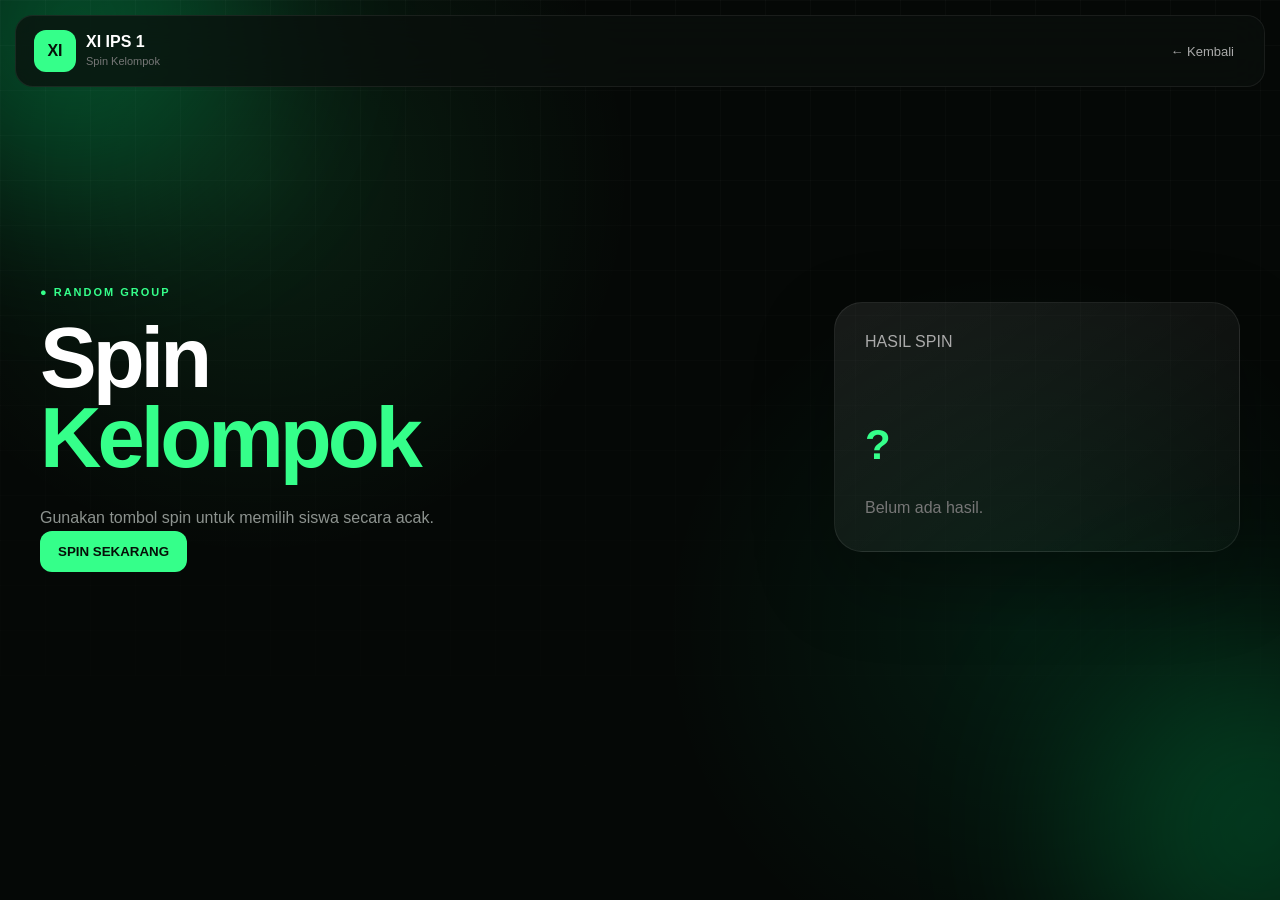
==== commit 67755fec: "Update group.html" ====
--- a/group.html
+++ b/group.html
@@ -1,462 +1,111 @@
 <!DOCTYPE html>
 <html lang="id">
+
 <head>
-<meta charset="UTF-8">
-<meta name="viewport" content="width=device-width, initial-scale=1.0">
-<title>Spin Kelompok | XI IPS 1</title>
 
-<style>
-:root {
-    --bg: #050609;
-    --panel: rgba(255,255,255,.06);
-    --green: #8cff98;
-    --green2: #c5ffca;
-    --text: #f7f9f8;
-    --muted: #98a19b;
-}
+    <meta charset="UTF-8">
 
-* {
-    box-sizing: border-box;
-    margin: 0;
-    padding: 0;
-}
+    <meta
+        name="viewport"
+        content="width=device-width, initial-scale=1.0"
+    >
 
-body {
-    min-height: 100vh;
-    font-family: Arial, sans-serif;
-    color: var(--text);
-    background:
-        radial-gradient(circle at 50% 30%, rgba(140,255,152,.12), transparent 30%),
-        #050609;
-    display: flex;
-    justify-content: center;
-    align-items: center;
-    padding: 30px;
-}
+    <title>Spin Kelompok - XI IPS 1</title>
 
-.container {
-    width: min(1100px, 100%);
-    text-align: center;
-}
+    <link
+        rel="stylesheet"
+        href="css/style.css"
+    >
 
-h1 {
-    font-size: 38px;
-    margin-bottom: 8px;
-}
-
-.subtitle {
-    color: var(--muted);
-    margin-bottom: 30px;
-}
-
-.spin-area {
-    display: flex;
-    justify-content: center;
-    align-items: center;
-    position: relative;
-}
-
-/* =========================
-   RODA SPIN
-========================= */
-
-.wheel-wrapper {
-    position: relative;
-    width: min(650px, 90vw);
-    aspect-ratio: 1;
-}
-
-#wheel {
-    width: 100%;
-    height: 100%;
-    border-radius: 50%;
-    position: relative;
-    overflow: hidden;
-
-    background:
-        conic-gradient(
-            #102c18 0deg 13.33deg,
-            #183d21 13.33deg 26.66deg,
-            #102c18 26.66deg 39.99deg,
-            #183d21 39.99deg 53.32deg,
-            #102c18 53.32deg 66.65deg,
-            #183d21 66.65deg 79.98deg,
-            #102c18 79.98deg 93.31deg,
-            #183d21 93.31deg 106.64deg,
-            #102c18 106.64deg 119.97deg,
-            #183d21 119.97deg 133.3deg,
-            #102c18 133.3deg 146.63deg,
-            #183d21 146.63deg 159.96deg,
-            #102c18 159.96deg 173.29deg,
-            #183d21 173.29deg 186.62deg,
-            #102c18 186.62deg 199.95deg,
-            #183d21 199.95deg 213.28deg,
-            #102c18 213.28deg 226.61deg,
-            #183d21 226.61deg 239.94deg,
-            #102c18 239.94deg 253.27deg,
-            #183d21 253.27deg 266.6deg,
-            #102c18 266.6deg 279.93deg,
-            #183d21 279.93deg 293.26deg,
-            #102c18 293.26deg 306.59deg,
-            #183d21 306.59deg 319.92deg,
-            #102c18 319.92deg 333.25deg,
-            #183d21 333.25deg 346.58deg,
-            #102c18 346.58deg 360deg
-        );
-
-    border: 8px solid rgba(140,255,152,.25);
-    box-shadow:
-        0 0 40px rgba(140,255,152,.15),
-        inset 0 0 50px rgba(0,0,0,.7);
-
-    transition: transform 4s cubic-bezier(.12,.8,.12,1);
-}
-
-/* GARIS PEMISAH */
-#wheel::after {
-    content: "";
-    position: absolute;
-    inset: 0;
-    border-radius: 50%;
-    box-shadow:
-        inset 0 0 0 2px rgba(255,255,255,.15),
-        inset 0 0 35px rgba(0,0,0,.7);
-}
-
-/* NAMA SISWA */
-.name {
-    position: absolute;
-    left: 50%;
-    top: 50%;
-
-    width: 105px;
-    height: 25px;
-
-    margin-left: -52px;
-    margin-top: -12px;
-
-    display: flex;
-    justify-content: center;
-    align-items: center;
-
-    color: #fff;
-    font-size: 8px;
-    font-weight: 700;
-    text-align: center;
-
-    transform:
-        rotate(var(--angle))
-        translateY(-250px)
-        rotate(calc(var(--angle) * -1));
-
-    transform-origin: center;
-
-    text-shadow: 0 1px 4px #000;
-    pointer-events: none;
-}
-
-/* TENGAH */
-.center-spin {
-    position: absolute;
-    width: 110px;
-    height: 110px;
-    border-radius: 50%;
-
-    top: 50%;
-    left: 50%;
-    transform: translate(-50%, -50%);
-
-    z-index: 5;
-
-    border: 5px solid #8cff98;
-
-    background:
-        radial-gradient(circle, #102615, #071009);
-
-    color: #8cff98;
-    font-size: 17px;
-    font-weight: 900;
-
-    display: flex;
-    align-items: center;
-    justify-content: center;
-
-    box-shadow:
-        0 0 30px rgba(140,255,152,.4),
-        inset 0 0 25px rgba(140,255,152,.1);
-}
-
-/* POINTER */
-.pointer {
-    position: absolute;
-    top: -17px;
-    left: 50%;
-    transform: translateX(-50%);
-    z-index: 20;
-
-    width: 0;
-    height: 0;
-
-    border-left: 18px solid transparent;
-    border-right: 18px solid transparent;
-    border-top: 45px solid #8cff98;
-
-    filter:
-        drop-shadow(0 0 10px rgba(140,255,152,.8));
-}
-
-/* BUTTON */
-.controls {
-    margin-top: 35px;
-}
-
-button {
-    border: none;
-    border-radius: 14px;
-
-    padding: 15px 30px;
-
-    background: #8cff98;
-    color: #061008;
-
-    font-weight: 900;
-    font-size: 14px;
-
-    cursor: pointer;
-
-    box-shadow: 0 0 25px rgba(140,255,152,.2);
-
-    transition: .25s;
-}
-
-button:hover {
-    transform: translateY(-3px);
-    box-shadow: 0 0 35px rgba(140,255,152,.4);
-}
-
-button:disabled {
-    opacity: .5;
-    cursor: not-allowed;
-}
-
-/* HASIL */
-.result {
-    margin: 30px auto 0;
-    max-width: 600px;
-
-    padding: 20px;
-
-    border: 1px solid rgba(140,255,152,.2);
-    border-radius: 20px;
-
-    background: var(--panel);
-    backdrop-filter: blur(20px);
-
-    opacity: 0;
-    transform: translateY(15px);
-    transition: .5s;
-}
-
-.result.show {
-    opacity: 1;
-    transform: translateY(0);
-}
-
-.result small {
-    color: var(--muted);
-}
-
-.result h2 {
-    color: var(--green);
-    margin-top: 7px;
-}
-
-/* RESPONSIVE */
-@media(max-width:700px) {
-
-    body {
-        padding: 15px;
-    }
-
-    h1 {
-        font-size: 28px;
-    }
-
-    .wheel-wrapper {
-        width: 94vw;
-    }
-
-    .name {
-        width: 80px;
-        margin-left: -40px;
-        font-size: 6px;
-        transform:
-            rotate(var(--angle))
-            translateY(-36vw)
-            rotate(calc(var(--angle) * -1));
-    }
-
-    .center-spin {
-        width: 80px;
-        height: 80px;
-        font-size: 12px;
-    }
-}
-</style>
 </head>
 
 <body>
 
-<div class="container">
+    <div class="background">
+        <div class="orb orb-1"></div>
+        <div class="orb orb-2"></div>
+        <div class="grid"></div>
+    </div>
 
-    <h1>Spin Kelompok</h1>
-    <p class="subtitle">
-        Putar roda untuk menentukan siswa secara acak
-    </p>
+    <header class="navbar">
 
-    <div class="spin-area">
+        <div class="logo">
 
-        <div class="wheel-wrapper">
+            <div class="logo-icon">
+                XI
+            </div>
 
-            <div class="pointer"></div>
-
-            <div id="wheel">
-
-                <!-- NAMA SISWA AKAN DIBUAT OTOMATIS -->
-
-                <div class="center-spin">
-                    SPIN
-                </div>
-
+            <div>
+                <strong>XI IPS 1</strong>
+                <small>Spin Kelompok</small>
             </div>
 
         </div>
 
-    </div>
+        <nav>
+            <a href="index.html">← Kembali</a>
+        </nav>
 
-    <div class="controls">
-        <button id="spinButton" onclick="spinWheel()">
-            PUTAR RODA
-        </button>
-    </div>
+    </header>
 
-    <div class="result" id="result">
-        <small>Siswa terpilih</small>
-        <h2 id="winner">—</h2>
-    </div>
 
-</div>
+    <main>
 
-<script>
+        <section class="hero">
 
-/* =========================
-   DATA SISWA XI IPS 1
-========================= */
+            <div class="hero-content">
 
-const students = [
-    "AL SILA RAMADHANI",
-    "ALDIANSYAH PUTRA KUSUMA",
-    "ANDIN AULIA AGUSTIN",
-    "ANDINI AULIA WIJAYA",
-    "ANJU MAULANA LUMBAN GAUL",
-    "AZKA FINA",
-    "DAVID JONATHAN KETAREN",
-    "FILZAH AMARTA PUTRI HIDAYAT",
-    "HALIMATUL JULHIJAH",
-    "JEREMI THOMAS WARASI",
-    "LOIS ZADOL ZAI",
-    "MELATI KIRANA PUTRI",
-    "MOCH. FAJAR NURJAYADI",
-    "MOCHAMAD RIZKI ADITYA PERMANA",
-    "MUHAMAD ADILLAH KHOIR",
-    "MUHAMAD HAIRIL NUR ZAMAN",
-    "MUHAMAD REVAN AULIA MAKMUR",
-    "MUHAMMAD AZRIEL DANIYAL",
-    "NAZWA OKTAPIYANI",
-    "REJEKI KURNIAWAN WARUWU",
-    "RENO FEDRIAN",
-    "RYAD ZABAL ARASY",
-    "SITI ALAYYA ZULAIKHA",
-    "SITI DARA NURHAFNI",
-    "SITI PAUJIAH",
-    "SYARIFFA NURIL AINI",
-    "YADI ROSDIANSYAH"
-];
+                <span class="badge">
+                    ● RANDOM GROUP
+                </span>
 
-const wheel = document.getElementById("wheel");
-const button = document.getElementById("spinButton");
-const result = document.getElementById("result");
-const winner = document.getElementById("winner");
+                <h1>
+                    Spin
+                    <span>Kelompok</span>
+                </h1>
 
-let rotation = 0;
-let spinning = false;
+                <p>
+                    Gunakan tombol spin untuk memilih
+                    siswa secara acak.
+                </p>
 
-/* =========================
-   MEMBUAT NAMA DI RODA
-========================= */
+                <button
+                    id="spinButton"
+                    class="btn primary"
+                >
+                    SPIN SEKARANG
+                </button>
 
-students.forEach((student, index) => {
+            </div>
 
-    const name = document.createElement("div");
 
-    name.className = "name";
+            <div class="hero-card">
 
-    const angle = index * (360 / students.length);
+                <div class="card-top">
+                    <span>HASIL SPIN</span>
+                </div>
 
-    name.style.setProperty("--angle", `${angle}deg`);
+                <div
+                    id="result"
+                    class="hero-number"
+                    style="font-size:42px;"
+                >
+                    ?
+                </div>
 
-    name.textContent = student;
+                <p id="resultInfo">
+                    Belum ada hasil.
+                </p>
 
-    wheel.appendChild(name);
-});
+            </div>
 
-/* =========================
-   SPIN
-========================= */
+        </section>
 
-function spinWheel() {
+    </main>
 
-    if (spinning) return;
 
-    spinning = true;
-    button.disabled = true;
-    button.textContent = "MEMUTAR...";
-
-    result.classList.remove("show");
-
-    const selected =
-        Math.floor(Math.random() * students.length);
-
-    const segment =
-        360 / students.length;
-
-    const target =
-        360 - (selected * segment + segment / 2);
-
-    const extra =
-        360 * (5 + Math.floor(Math.random() * 3));
-
-    rotation += extra + target;
-
-    wheel.style.transform =
-        `rotate(${rotation}deg)`;
-
-    setTimeout(() => {
-
-        winner.textContent =
-            students[selected];
-
-        result.classList.add("show");
-
-        button.disabled = false;
-        button.textContent = "PUTAR LAGI";
-
-        spinning = false;
-
-    }, 4000);
-}
-
-</script>
+    <script src="js/group.js"></script>
 
 </body>
+
 </html>
--- a/css/style.css
+++ b/css/style.css
@@ -0,0 +1,779 @@
+* {
+    margin: 0;
+    padding: 0;
+    box-sizing: border-box;
+}
+
+html {
+    scroll-behavior: smooth;
+}
+
+body {
+    font-family: Arial, Helvetica, sans-serif;
+    background: #050806;
+    color: white;
+    overflow-x: hidden;
+}
+
+/* ================= BACKGROUND ================= */
+
+.background {
+    position: fixed;
+    inset: 0;
+    z-index: -5;
+    overflow: hidden;
+    background:
+        radial-gradient(
+            circle at 20% 20%,
+            rgba(50, 255, 130, 0.10),
+            transparent 30%
+        ),
+        radial-gradient(
+            circle at 80% 70%,
+            rgba(0, 255, 150, 0.08),
+            transparent 30%
+        ),
+        #050806;
+}
+
+.grid {
+    position: absolute;
+    inset: 0;
+
+    background-image:
+        linear-gradient(
+            rgba(255,255,255,.025) 1px,
+            transparent 1px
+        ),
+        linear-gradient(
+            90deg,
+            rgba(255,255,255,.025) 1px,
+            transparent 1px
+        );
+
+    background-size: 45px 45px;
+
+    mask-image: linear-gradient(
+        to bottom,
+        black,
+        transparent
+    );
+}
+
+.orb {
+    position: absolute;
+    width: 350px;
+    height: 350px;
+    border-radius: 50%;
+    filter: blur(90px);
+    opacity: .25;
+}
+
+.orb-1 {
+    background: #00ff88;
+    top: -150px;
+    left: -100px;
+}
+
+.orb-2 {
+    background: #00cc66;
+    right: -150px;
+    bottom: -100px;
+}
+
+/* ================= LOADER ================= */
+
+#loader {
+    position: fixed;
+    inset: 0;
+    z-index: 9999;
+
+    display: flex;
+    align-items: center;
+    justify-content: center;
+
+    background: #050806;
+
+    transition:
+        opacity .5s ease,
+        visibility .5s ease;
+}
+
+#loader.hide {
+    opacity: 0;
+    visibility: hidden;
+}
+
+.loader-box {
+    width: 300px;
+    text-align: center;
+}
+
+.loader-logo {
+    width: 70px;
+    height: 70px;
+
+    margin: auto auto 20px;
+
+    display: flex;
+    align-items: center;
+    justify-content: center;
+
+    border: 1px solid #35ff8a;
+    border-radius: 20px;
+
+    color: #35ff8a;
+    font-size: 22px;
+    font-weight: bold;
+
+    box-shadow:
+        0 0 30px rgba(53,255,138,.25);
+}
+
+.loader-box h2 {
+    margin-bottom: 15px;
+}
+
+.loader-box p {
+    margin-top: 12px;
+    color: #777;
+    font-size: 13px;
+}
+
+.loader-line {
+    height: 3px;
+    background: #151a17;
+    border-radius: 20px;
+    overflow: hidden;
+}
+
+.loader-line span {
+    display: block;
+    width: 0;
+    height: 100%;
+    background: #35ff8a;
+
+    animation: loading 1.4s ease forwards;
+}
+
+@keyframes loading {
+    to {
+        width: 100%;
+    }
+}
+
+/* ================= NAVBAR ================= */
+
+.navbar {
+    position: sticky;
+    top: 15px;
+    z-index: 100;
+
+    width: calc(100% - 30px);
+    max-width: 1250px;
+
+    margin: 15px auto;
+
+    padding: 14px 18px;
+
+    display: flex;
+    align-items: center;
+    justify-content: space-between;
+
+    background: rgba(10,15,12,.75);
+    backdrop-filter: blur(20px);
+
+    border: 1px solid rgba(255,255,255,.07);
+    border-radius: 18px;
+}
+
+.logo {
+    display: flex;
+    align-items: center;
+    gap: 10px;
+}
+
+.logo-icon {
+    width: 42px;
+    height: 42px;
+
+    display: flex;
+    align-items: center;
+    justify-content: center;
+
+    border-radius: 12px;
+
+    background: #35ff8a;
+    color: #061008;
+
+    font-weight: bold;
+}
+
+.logo strong {
+    display: block;
+}
+
+.logo small {
+    color: #777;
+    font-size: 11px;
+}
+
+nav {
+    display: flex;
+    gap: 6px;
+    flex-wrap: wrap;
+}
+
+nav a {
+    color: #aaa;
+    text-decoration: none;
+
+    padding: 9px 12px;
+
+    border-radius: 10px;
+
+    font-size: 13px;
+
+    transition: .25s;
+}
+
+nav a:hover {
+    color: #35ff8a;
+    background: rgba(53,255,138,.08);
+}
+
+/* ================= MAIN ================= */
+
+main {
+    width: min(1200px, calc(100% - 30px));
+    margin: auto;
+}
+
+/* ================= HERO ================= */
+
+.hero {
+    min-height: 650px;
+
+    display: grid;
+    grid-template-columns: 1.3fr .7fr;
+    gap: 40px;
+
+    align-items: center;
+}
+
+.badge,
+.section-label {
+    color: #35ff8a;
+    font-size: 11px;
+    letter-spacing: 2px;
+    font-weight: bold;
+}
+
+.hero h1 {
+    margin-top: 18px;
+
+    font-size: clamp(45px, 7vw, 85px);
+    line-height: .95;
+
+    letter-spacing: -4px;
+}
+
+.hero h1 span {
+    display: block;
+    color: #35ff8a;
+}
+
+.hero p {
+    max-width: 600px;
+
+    margin-top: 25px;
+
+    color: #8d938f;
+    line-height: 1.7;
+}
+
+.hero-buttons {
+    display: flex;
+    gap: 12px;
+    margin-top: 30px;
+    flex-wrap: wrap;
+}
+
+.btn {
+    display: inline-flex;
+    align-items: center;
+    justify-content: center;
+
+    padding: 13px 18px;
+
+    border-radius: 12px;
+
+    text-decoration: none;
+    border: none;
+
+    cursor: pointer;
+
+    font-weight: bold;
+
+    transition: .25s;
+}
+
+.btn:hover {
+    transform: translateY(-3px);
+}
+
+.primary {
+    background: #35ff8a;
+    color: #061008;
+}
+
+.secondary {
+    background: rgba(255,255,255,.05);
+    color: white;
+    border: 1px solid rgba(255,255,255,.1);
+}
+
+/* HERO CARD */
+
+.hero-card {
+    padding: 30px;
+
+    border-radius: 28px;
+
+    background:
+        linear-gradient(
+            145deg,
+            rgba(255,255,255,.08),
+            rgba(255,255,255,.02)
+        );
+
+    border: 1px solid rgba(255,255,255,.08);
+
+    box-shadow:
+        0 30px 80px rgba(0,0,0,.3);
+}
+
+.card-top {
+    display: flex;
+    justify-content: space-between;
+
+    color: #aaa;
+}
+
+.status {
+    color: #35ff8a;
+    font-size: 11px;
+}
+
+.hero-number {
+    margin-top: 70px;
+
+    font-size: 100px;
+    font-weight: bold;
+
+    color: #35ff8a;
+}
+
+.hero-card p {
+    color: #777;
+}
+
+.mini-info {
+    display: grid;
+    grid-template-columns: 1fr 1fr;
+
+    gap: 10px;
+
+    margin-top: 40px;
+}
+
+.mini-info div {
+    padding: 15px;
+
+    background: rgba(255,255,255,.04);
+    border-radius: 14px;
+}
+
+.mini-info strong,
+.mini-info small {
+    display: block;
+}
+
+.mini-info small {
+    color: #777;
+    margin-top: 5px;
+}
+
+/* ================= NEXT CLASS ================= */
+
+.next-class {
+    padding: 25px;
+
+    display: flex;
+    align-items: center;
+    justify-content: space-between;
+
+    background: rgba(255,255,255,.035);
+
+    border: 1px solid rgba(255,255,255,.07);
+    border-radius: 20px;
+
+    margin-bottom: 100px;
+}
+
+.next-class h2 {
+    margin-top: 8px;
+}
+
+.next-class p {
+    color: #777;
+    margin-top: 5px;
+}
+
+.clock {
+    font-size: 24px;
+    color: #35ff8a;
+    font-weight: bold;
+}
+
+/* ================= SECTION ================= */
+
+.section {
+    padding: 80px 0;
+}
+
+.section-heading {
+    display: flex;
+    justify-content: space-between;
+    align-items: end;
+
+    margin-bottom: 30px;
+}
+
+.section-heading h2 {
+    margin-top: 8px;
+    font-size: 35px;
+}
+
+.section-heading p {
+    margin-top: 8px;
+    color: #777;
+}
+
+.count {
+    color: #777;
+    font-size: 13px;
+}
+
+/* ================= STUDENTS ================= */
+
+.student-grid {
+    display: grid;
+
+    grid-template-columns:
+        repeat(3, 1fr);
+
+    gap: 12px;
+}
+
+.student {
+    padding: 18px;
+
+    display: flex;
+    align-items: center;
+    gap: 12px;
+
+    background: rgba(255,255,255,.035);
+
+    border: 1px solid rgba(255,255,255,.06);
+
+    border-radius: 16px;
+
+    transition: .25s;
+}
+
+.student:hover {
+    transform: translateY(-4px);
+    border-color: rgba(53,255,138,.4);
+}
+
+.student-number {
+    width: 35px;
+    height: 35px;
+
+    display: flex;
+    align-items: center;
+    justify-content: center;
+
+    border-radius: 10px;
+
+    background: rgba(53,255,138,.08);
+    color: #35ff8a;
+
+    font-size: 12px;
+}
+
+.student-name {
+    font-size: 13px;
+}
+
+/* ================= SCHEDULE ================= */
+
+.day-buttons {
+    display: flex;
+    gap: 8px;
+    flex-wrap: wrap;
+
+    margin-bottom: 20px;
+}
+
+.day-btn {
+    padding: 10px 18px;
+
+    background: rgba(255,255,255,.04);
+
+    color: #aaa;
+
+    border: 1px solid rgba(255,255,255,.07);
+
+    border-radius: 10px;
+
+    cursor: pointer;
+}
+
+.day-btn.active,
+.day-btn:hover {
+    background: #35ff8a;
+    color: #061008;
+}
+
+.schedule-list {
+    display: grid;
+    gap: 10px;
+}
+
+.schedule-item {
+    padding: 18px;
+
+    display: flex;
+    justify-content: space-between;
+
+    background: rgba(255,255,255,.035);
+
+    border: 1px solid rgba(255,255,255,.06);
+
+    border-radius: 14px;
+}
+
+.schedule-item strong {
+    color: #35ff8a;
+}
+
+.schedule-item span {
+    color: #888;
+}
+
+/* ================= GALLERY ================= */
+
+.gallery {
+    display: grid;
+
+    grid-template-columns:
+        repeat(3, 1fr);
+
+    gap: 15px;
+}
+
+.gallery-empty {
+    grid-column: 1 / -1;
+
+    padding: 70px 20px;
+
+    text-align: center;
+
+    border: 1px dashed rgba(255,255,255,.1);
+    border-radius: 18px;
+
+    color: #666;
+}
+
+.photo-card {
+    position: relative;
+
+    overflow: hidden;
+
+    border-radius: 16px;
+
+    aspect-ratio: 16 / 10;
+
+    background: #111;
+}
+
+.photo-card img {
+    width: 100%;
+    height: 100%;
+
+    object-fit: cover;
+}
+
+.delete-photo {
+    position: absolute;
+
+    top: 10px;
+    right: 10px;
+
+    width: 35px;
+    height: 35px;
+
+    border: none;
+    border-radius: 10px;
+
+    background: rgba(0,0,0,.7);
+
+    color: white;
+
+    cursor: pointer;
+}
+
+.upload-btn {
+    display: inline-flex;
+
+    padding: 10px 15px;
+
+    border-radius: 10px;
+
+    background: rgba(53,255,138,.1);
+
+    color: #35ff8a;
+
+    cursor: pointer;
+
+    font-size: 13px;
+}
+
+/* ================= MUSIC ================= */
+
+.music-box {
+    padding: 25px;
+
+    display: flex;
+    align-items: center;
+    gap: 20px;
+
+    background: rgba(255,255,255,.035);
+
+    border: 1px solid rgba(255,255,255,.07);
+
+    border-radius: 20px;
+}
+
+.music-icon {
+    width: 55px;
+    height: 55px;
+
+    display: flex;
+    align-items: center;
+    justify-content: center;
+
+    border-radius: 15px;
+
+    background: #35ff8a;
+    color: #061008;
+
+    font-size: 25px;
+}
+
+.music-box h3 {
+    margin-bottom: 5px;
+}
+
+.music-box p {
+    color: #777;
+}
+
+.music-box .btn {
+    margin-left: auto;
+}
+
+/* ================= FOOTER ================= */
+
+footer {
+    max-width: 1200px;
+
+    margin: 50px auto 0;
+
+    padding: 40px 20px;
+
+    display: flex;
+    justify-content: space-between;
+
+    color: #777;
+
+    border-top: 1px solid rgba(255,255,255,.06);
+}
+
+footer strong {
+    color: #35ff8a;
+}
+
+/* ================= RESPONSIVE ================= */
+
+@media (max-width: 850px) {
+
+    .navbar {
+        align-items: flex-start;
+        flex-direction: column;
+        gap: 15px;
+    }
+
+    nav {
+        width: 100%;
+        overflow-x: auto;
+        flex-wrap: nowrap;
+    }
+
+    .hero {
+        grid-template-columns: 1fr;
+        padding: 70px 0;
+    }
+
+    .hero-card {
+        max-width: 500px;
+    }
+
+    .student-grid {
+        grid-template-columns: 1fr 1fr;
+    }
+
+    .gallery {
+        grid-template-columns: 1fr 1fr;
+    }
+}
+
+@media (max-width: 550px) {
+
+    .student-grid,
+    .gallery {
+        grid-template-columns: 1fr;
+    }
+
+    .next-class {
+        flex-direction: column;
+        align-items: flex-start;
+        gap: 20px;
+    }
+
+    .music-box {
+        flex-wrap: wrap;
+    }
+
+    .music-box .btn {
+        margin-left: 0;
+        width: 100%;
+    }
+
+    footer {
+        flex-direction: column;
+        gap: 20px;
+    }
+}
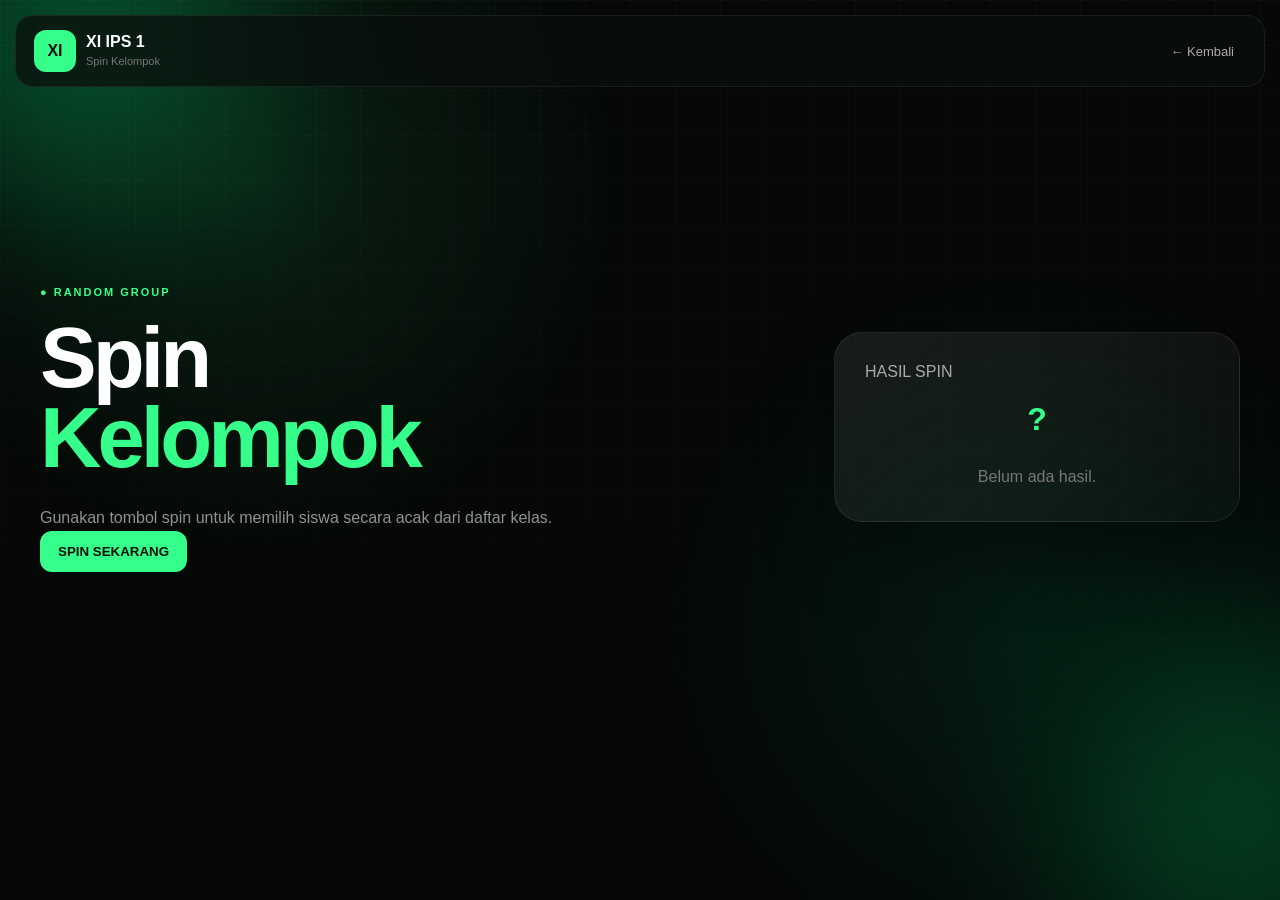
==== commit f45ed355: "Update group.html" ====
--- a/group.html
+++ b/group.html
@@ -1,26 +1,12 @@
 <!DOCTYPE html>
 <html lang="id">
-
 <head>
-
     <meta charset="UTF-8">
-
-    <meta
-        name="viewport"
-        content="width=device-width, initial-scale=1.0"
-    >
-
+    <meta name="viewport" content="width=device-width, initial-scale=1.0">
     <title>Spin Kelompok - XI IPS 1</title>
-
-    <link
-        rel="stylesheet"
-        href="css/style.css"
-    >
-
+    <link rel="stylesheet" href="css/style.css">
 </head>
-
 <body>
-
     <div class="background">
         <div class="orb orb-1"></div>
         <div class="orb orb-2"></div>
@@ -28,84 +14,39 @@
     </div>
 
     <header class="navbar">
-
         <div class="logo">
-
-            <div class="logo-icon">
-                XI
-            </div>
-
+            <div class="logo-icon">XI</div>
             <div>
                 <strong>XI IPS 1</strong>
                 <small>Spin Kelompok</small>
             </div>
-
         </div>
-
         <nav>
             <a href="index.html">← Kembali</a>
         </nav>
-
     </header>
 
-
     <main>
-
         <section class="hero">
-
             <div class="hero-content">
-
-                <span class="badge">
-                    ● RANDOM GROUP
-                </span>
-
-                <h1>
-                    Spin
-                    <span>Kelompok</span>
-                </h1>
-
-                <p>
-                    Gunakan tombol spin untuk memilih
-                    siswa secara acak.
-                </p>
-
-                <button
-                    id="spinButton"
-                    class="btn primary"
-                >
-                    SPIN SEKARANG
-                </button>
-
+                <span class="badge">● RANDOM GROUP</span>
+                <h1>Spin <span>Kelompok</span></h1>
+                <p>Gunakan tombol spin untuk memilih siswa secara acak dari daftar kelas.</p>
+                <button id="spinButton" class="btn primary">SPIN SEKARANG</button>
             </div>
 
-
             <div class="hero-card">
-
                 <div class="card-top">
                     <span>HASIL SPIN</span>
                 </div>
-
-                <div
-                    id="result"
-                    class="hero-number"
-                    style="font-size:42px;"
-                >
+                <div id="result" class="hero-number" style="font-size: 32px; font-weight: bold; text-align: center; margin: 20px 0;">
                     ?
                 </div>
-
-                <p id="resultInfo">
-                    Belum ada hasil.
-                </p>
-
+                <p id="resultInfo" style="text-align: center;">Belum ada hasil.</p>
             </div>
-
         </section>
-
     </main>
 
-
     <script src="js/group.js"></script>
-
 </body>
-
 </html>
--- a/css/style.css
+++ b/css/style.css
@@ -776,4 +776,4 @@
         flex-direction: column;
         gap: 20px;
     }
-}+}
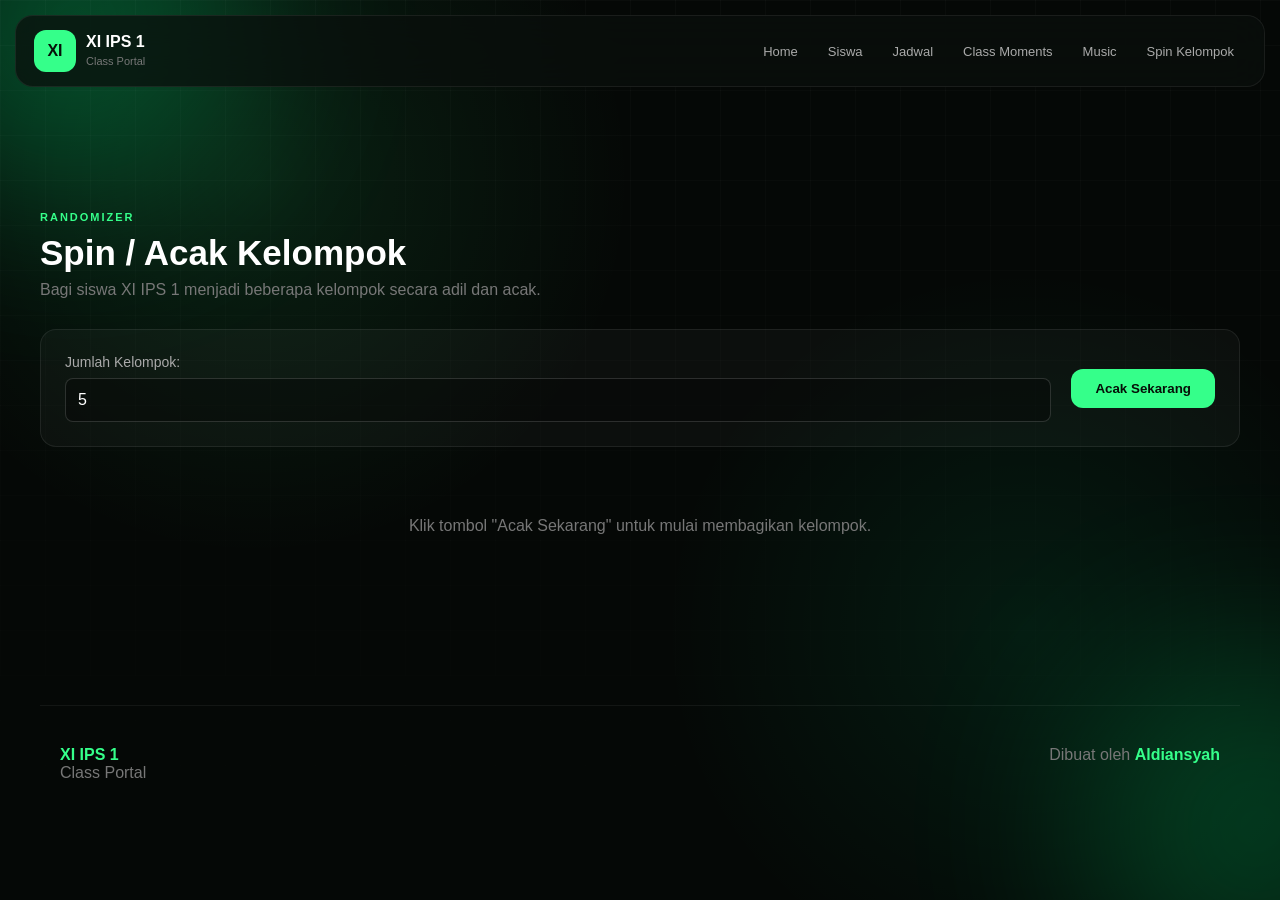
==== commit e55931d5: "Update group.html" ====
--- a/group.html
+++ b/group.html
@@ -1,52 +1,134 @@
 <!DOCTYPE html>
 <html lang="id">
+
 <head>
     <meta charset="UTF-8">
     <meta name="viewport" content="width=device-width, initial-scale=1.0">
     <title>Spin Kelompok - XI IPS 1</title>
+    <link href="assets/images/logo.svg" rel="icon" type="image/svg+xml">
     <link rel="stylesheet" href="css/style.css">
 </head>
+
 <body>
+
     <div class="background">
         <div class="orb orb-1"></div>
         <div class="orb orb-2"></div>
         <div class="grid"></div>
     </div>
 
+    <!-- NAVBAR -->
     <header class="navbar">
         <div class="logo">
             <div class="logo-icon">XI</div>
             <div>
                 <strong>XI IPS 1</strong>
-                <small>Spin Kelompok</small>
+                <small>Class Portal</small>
             </div>
         </div>
+
         <nav>
-            <a href="index.html">← Kembali</a>
+            <a href="index.html#home">Home</a>
+            <a href="index.html#students">Siswa</a>
+            <a href="index.html#schedule">Jadwal</a>
+            <a href="index.html#moments">Class Moments</a>
+            <a href="index.html#spotify">Music</a>
+            <a href="group.html" class="active">Spin Kelompok</a>
         </nav>
     </header>
 
+    <!-- MAIN CONTENT -->
     <main>
-        <section class="hero">
-            <div class="hero-content">
-                <span class="badge">● RANDOM GROUP</span>
-                <h1>Spin <span>Kelompok</span></h1>
-                <p>Gunakan tombol spin untuk memilih siswa secara acak dari daftar kelas.</p>
-                <button id="spinButton" class="btn primary">SPIN SEKARANG</button>
+        <section class="section" style="margin-top: 40px;">
+            <div class="section-heading">
+                <div>
+                    <span class="section-label">RANDOMIZER</span>
+                    <h2>Spin / Acak Kelompok</h2>
+                    <p>Bagi siswa XI IPS 1 menjadi beberapa kelompok secara adil dan acak.</p>
+                </div>
             </div>
 
-            <div class="hero-card">
-                <div class="card-top">
-                    <span>HASIL SPIN</span>
+            <!-- CONTROLS -->
+            <div class="group-controls" style="background: rgba(255, 255, 255, 0.03); border: 1px solid rgba(255, 255, 255, 0.08); padding: 24px; border-radius: 16px; margin-bottom: 30px; display: flex; gap: 20px; flex-wrap: wrap; align-items: center;">
+                <div style="flex: 1; min-width: 200px;">
+                    <label for="groupCount" style="display: block; margin-bottom: 8px; font-size: 14px; color: #aaa;">Jumlah Kelompok:</label>
+                    <input type="number" id="groupCount" min="2" max="10" value="5" style="width: 100%; padding: 12px; background: rgba(0, 0, 0, 0.3); border: 1px solid rgba(255, 255, 255, 0.15); border-radius: 8px; color: #fff; font-size: 16px;">
                 </div>
-                <div id="result" class="hero-number" style="font-size: 32px; font-weight: bold; text-align: center; margin: 20px 0;">
-                    ?
+                <div style="display: flex; align-items: flex-end;">
+                    <button id="generateBtn" class="btn primary" style="padding: 12px 24px; cursor: pointer;">Acak Sekarang</button>
                 </div>
-                <p id="resultInfo" style="text-align: center;">Belum ada hasil.</p>
+            </div>
+
+            <!-- RESULT CONTAINER -->
+            <div id="groupResult" style="display: grid; grid-template-columns: repeat(auto-fit, minmax(280px, 1fr)); gap: 20px;">
+                <!-- Hasil acak kelompok akan muncul di sini secara dinamis -->
+                <div style="text-align: center; grid-column: 1 / -1; padding: 40px; color: #777;">
+                    Klik tombol "Acak Sekarang" untuk mulai membagikan kelompok.
+                </div>
             </div>
         </section>
     </main>
 
-    <script src="js/group.js"></script>
+    <!-- FOOTER -->
+    <footer>
+        <div>
+            <strong>XI IPS 1</strong>
+            <p>Class Portal</p>
+        </div>
+        <div>
+            Dibuat oleh <strong>Aldiansyah</strong>
+        </div>
+    </footer>
+
+    <!-- SCRIPT PENGACAK KELOMPOK -->
+    <script>
+        // Daftar nama siswa XI IPS 1 (Dapat disesuaikan jika ada perubahan)
+        const studentsData = [
+            "Ahmad", "Aldiansyah", "Andini", "Aurel", "Bintang", 
+            "Cinta", "Dimas", "Farel", "Fira", "Gilang", 
+            "Hana", "Iqbal", "Keisha", "M. Fajri", "Nabila", 
+            "Nazwa", "Rafli", "Raka", "Ratu", "Rehan", 
+            "Rizki", "Salsabila", "Tegar", "Vina", "Wahyudi", 
+            "Zahra", "Zidan"
+        ];
+
+        document.getElementById('generateBtn').addEventListener('click', () => {
+            const groupCountInput = parseInt(document.getElementById('groupCount').value);
+            const resultContainer = document.getElementById('groupResult');
+
+            if (isNaN(groupCountInput) || groupCountInput < 2) {
+                alert("Masukkan jumlah kelompok minimal 2!");
+                return;
+            }
+
+            // Salin dan acak array siswa (Fisher-Yates Shuffle)
+            let shuffled = [...studentsData].sort(() => Math.random() - 0.5);
+            
+            let groups = Array.from({ length: groupCountInput }, () => []);
+
+            // Distribusikan siswa ke masing-masing kelompok
+            shuffled.forEach((student, index) => {
+                groups[index % groupCountInput].push(student);
+            });
+
+            // Render hasil ke HTML
+            resultContainer.innerHTML = '';
+            groups.forEach((group, idx) => {
+                let card = document.createElement('div');
+                card.style.cssText = "background: rgba(255, 255, 255, 0.03); border: 1px solid rgba(255, 255, 255, 0.08); padding: 20px; border-radius: 14px;";
+                
+                let membersList = group.map((m, i) => `<li style="margin-bottom: 6px; color: #ccc;">${i + 1}. ${m}</li>`).join('');
+                
+                card.innerHTML = `
+                    <h3 style="margin-bottom: 12px; color: #fff; border-bottom: 1px solid rgba(255,255,255,0.1); padding-bottom: 8px;">Kelompok ${idx + 1} <span style="font-size: 12px; color: #888; font-weight: normal;">(${group.length} Orang)</span></h3>
+                    <ul style="padding-left: 20px; margin: 0;">
+                        ${membersList}
+                    </ul>
+                `;
+                resultContainer.appendChild(card);
+            });
+        });
+    </script>
 </body>
+
 </html>
